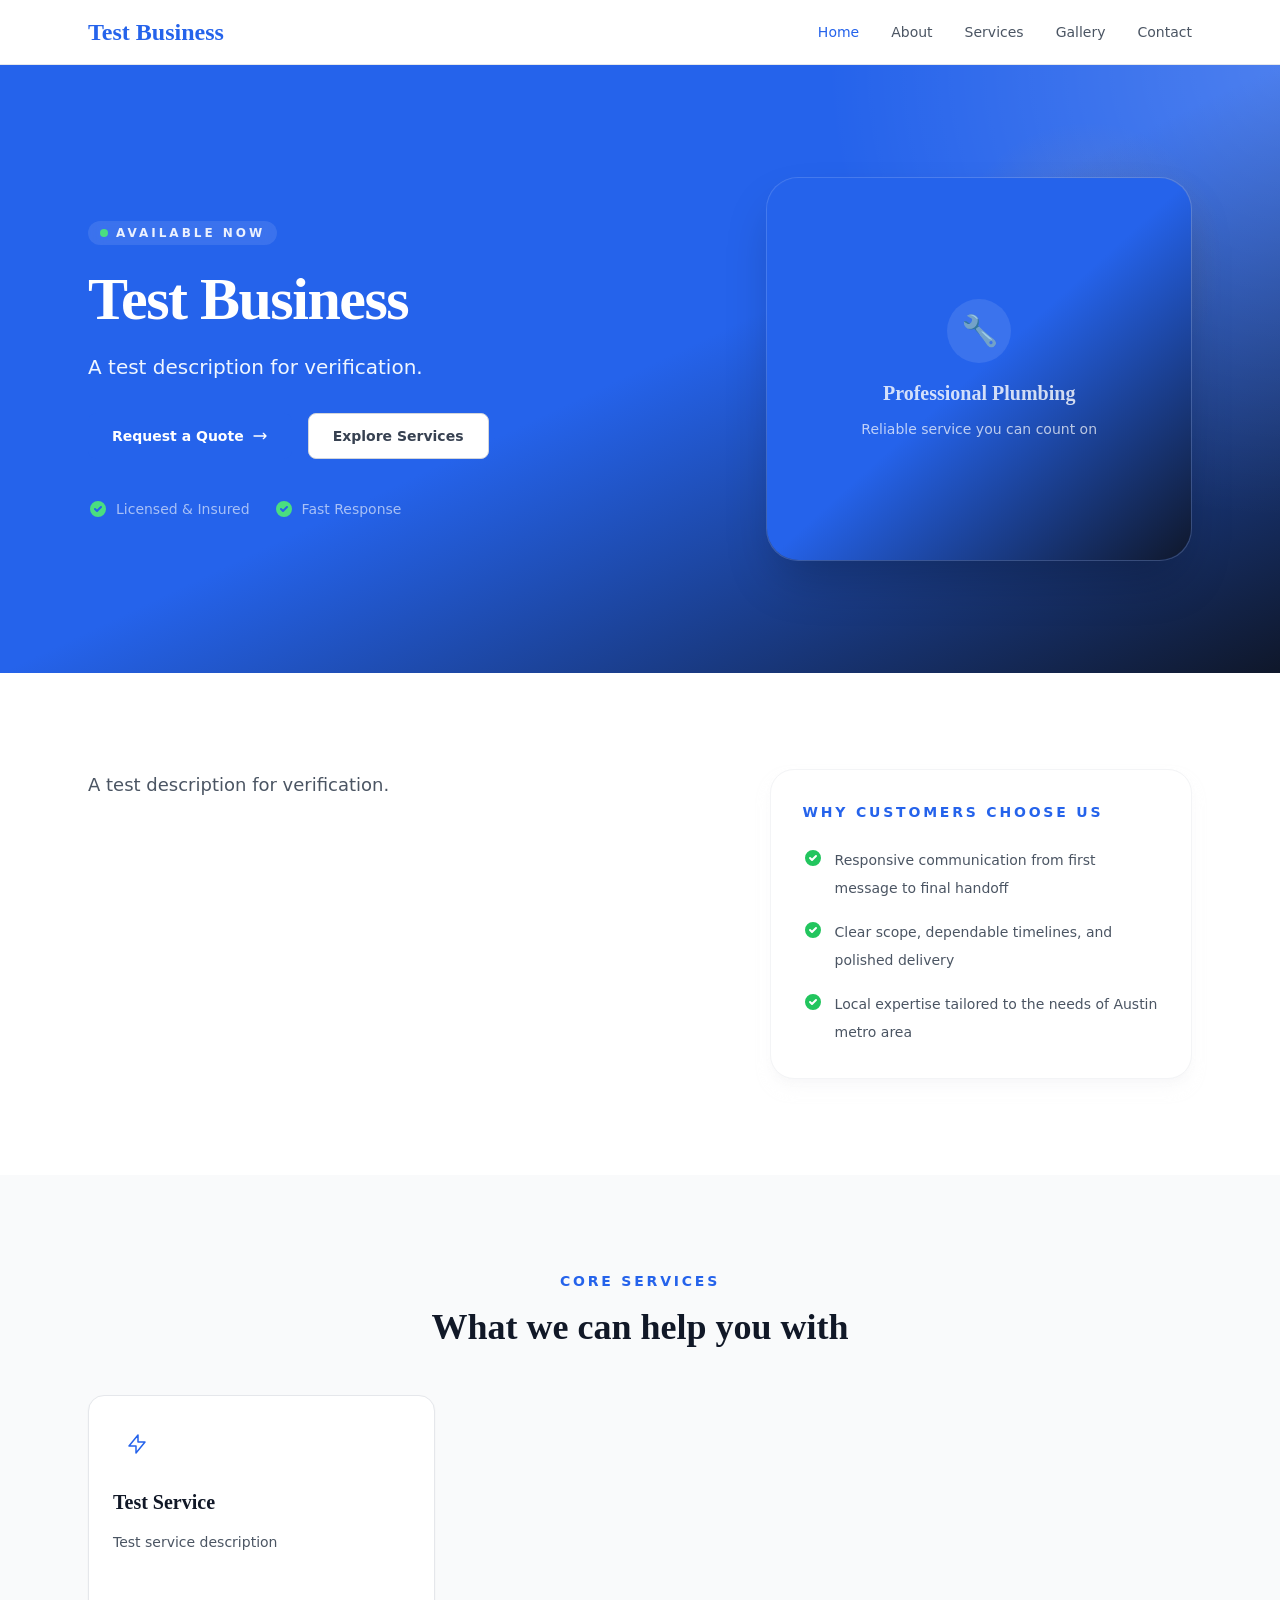
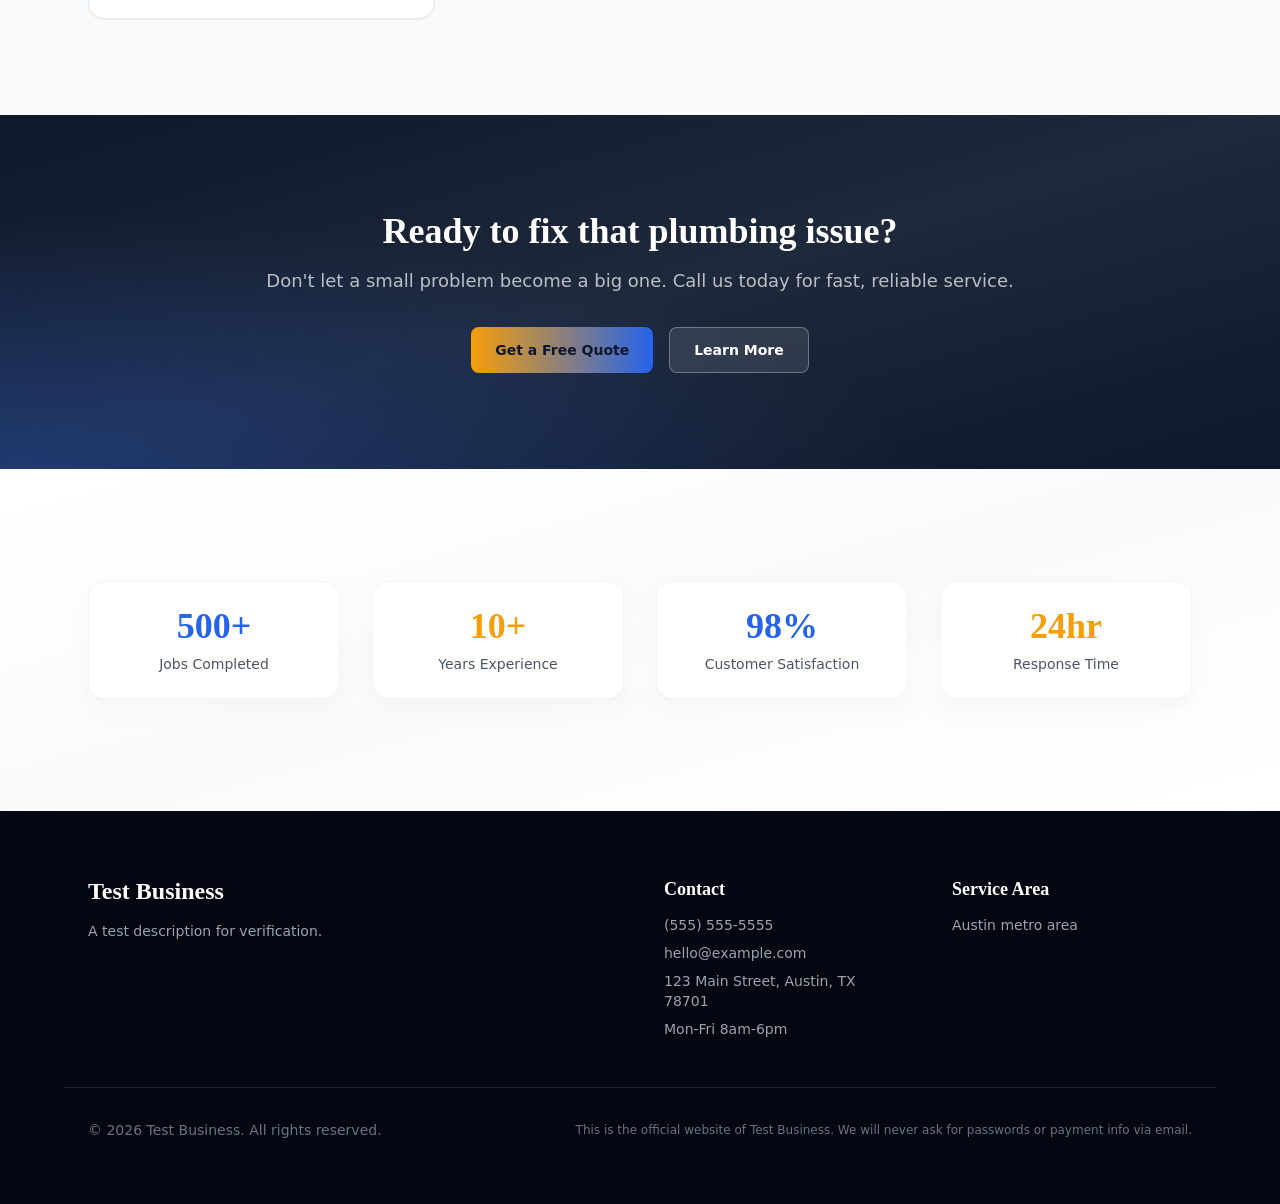
==== index.html @ b025a904 "Deploy site from 5Pages" ====
<!DOCTYPE html><html lang="en" data-astro-cid-37fxchfa style="--primaryColor: #2563eb;--secondaryColor: #f59e0b;--displayFont: 'Playfair Display', Georgia, serif;--bodyFont: 'Inter', system-ui, sans-serif;"> <head><!-- Primary Meta Tags --><meta charset="utf-8"><meta name="viewport" content="width=device-width, initial-scale=1"><title>Test Business | Plumbing</title><meta name="description" content="A test description for verification."><meta name="author" content="Test Business"><meta name="robots" content="index, follow"><link rel="canonical" href="https://example.com/"><link rel="preconnect" href="https://fonts.googleapis.com"><link rel="preconnect" href="https://fonts.gstatic.com" crossorigin><link href="https://fonts.googleapis.com/css2?family=Inter:wght@400;500;600;700;800&family=Playfair+Display:wght@600;700&family=Cormorant+Garamond:wght@500;600;700&family=DM+Serif+Display:ital@0;1&family=Space+Grotesk:wght@500;700&family=Source+Sans+3:wght@400;500;600;700&display=swap" rel="stylesheet"><!-- Security & Anti-Phishing --><meta http-equiv="X-Frame-Options" content="SAMEORIGIN"><meta http-equiv="X-Content-Type-Options" content="nosniff"><meta http-equiv="X-XSS-Protection" content="1; mode=block"><meta name="referrer" content="strict-origin-when-cross-origin"><meta http-equiv="Content-Security-Policy" content="default-src 'self'; script-src 'self' https://unpkg.com https://cdnjs.cloudflare.com; style-src 'self' 'unsafe-inline' https://fonts.googleapis.com; font-src 'self' https://fonts.gstatic.com; img-src 'self' data: https:; connect-src 'self'; frame-src 'self' https://unpkg.com; base-uri 'self'; form-action 'self'; frame-ancestors 'self'; object-src 'none'"><!-- Open Graph / Facebook --><meta property="og:type" content="website"><meta property="og:url" content="https://example.com/"><meta property="og:title" content="Test Business | Plumbing"><meta property="og:description" content="A test description for verification."><meta property="og:site_name" content="Test Business"><meta property="og:locale" content="en_US"><meta property="og:image" content=""><meta property="og:image:width" content="1200"><meta property="og:image:height" content="630"><meta property="og:image:alt" content="Test Business | Plumbing"><!-- Twitter --><meta name="twitter:card" content="summary_large_image"><meta name="twitter:url" content="https://example.com/"><meta name="twitter:title" content="Test Business | Plumbing"><meta name="twitter:description" content="A test description for verification."><meta name="twitter:image" content=""><!-- Additional SEO --><meta name="geo.placename" content="123 Main Street, Austin, TX 78701"><!-- Structured Data (JSON-LD) --><script type="application/ld+json">{"@context":"https://schema.org","@type":"LocalBusiness","name":"Test Business","description":"A professional local business website.","url":"https://example.com","telephone":"(555) 555-5555","email":"hello@example.com","address":{"@type":"PostalAddress","streetAddress":"123 Main Street, Austin, TX 78701","addressLocality":"","addressRegion":"","postalCode":"","addressCountry":"US"},"openingHours":"Mon-Fri 8am-6pm","sameAs":[]}</script><link rel="stylesheet" href="/_astro/about.YE251GH9.css"></head> <body class="bg-white text-gray-900" data-astro-cid-37fxchfa style="--primaryColor: #2563eb;--secondaryColor: #f59e0b;--displayFont: 'Playfair Display', Georgia, serif;--bodyFont: 'Inter', system-ui, sans-serif;"> <a href="#main-content" class="sr-only focus:not-sr-only focus:absolute focus:left-4 focus:top-4 focus:z-50 focus:rounded focus:bg-white focus:px-4 focus:py-2 focus:text-sm focus:font-semibold focus:text-gray-900 focus:shadow" data-astro-cid-37fxchfa style="--primaryColor: #2563eb;--secondaryColor: #f59e0b;--displayFont: 'Playfair Display', Georgia, serif;--bodyFont: 'Inter', system-ui, sans-serif;">
Skip to content
</a> <header class="sticky top-0 z-40 border-b border-gray-200 backdrop-blur bg-white/95" data-astro-cid-37fxchfa style="--primaryColor: #2563eb;--secondaryColor: #f59e0b;--displayFont: 'Playfair Display', Georgia, serif;--bodyFont: 'Inter', system-ui, sans-serif;"> <nav class="mx-auto flex max-w-6xl items-center justify-between px-6 py-4" aria-label="Main navigation" data-astro-cid-37fxchfa style="--primaryColor: #2563eb;--secondaryColor: #f59e0b;--displayFont: 'Playfair Display', Georgia, serif;--bodyFont: 'Inter', system-ui, sans-serif;"> <a href="/" class="flex items-center gap-3 text-primary" data-astro-cid-37fxchfa style="--primaryColor: #2563eb;--secondaryColor: #f59e0b;--displayFont: 'Playfair Display', Georgia, serif;--bodyFont: 'Inter', system-ui, sans-serif;">  <span class="font-heading text-2xl font-bold" data-astro-cid-37fxchfa style="--primaryColor: #2563eb;--secondaryColor: #f59e0b;--displayFont: 'Playfair Display', Georgia, serif;--bodyFont: 'Inter', system-ui, sans-serif;">Test Business</span> </a> <div class="hidden items-center gap-8 md:flex" data-astro-cid-37fxchfa style="--primaryColor: #2563eb;--secondaryColor: #f59e0b;--displayFont: 'Playfair Display', Georgia, serif;--bodyFont: 'Inter', system-ui, sans-serif;"> <a href="/" class="text-sm font-medium transition-colors hover:text-primary text-primary" data-astro-cid-37fxchfa style="--primaryColor: #2563eb;--secondaryColor: #f59e0b;--displayFont: 'Playfair Display', Georgia, serif;--bodyFont: 'Inter', system-ui, sans-serif;"> Home </a><a href="/about/" class="text-sm font-medium transition-colors hover:text-primary text-gray-600" data-astro-cid-37fxchfa style="--primaryColor: #2563eb;--secondaryColor: #f59e0b;--displayFont: 'Playfair Display', Georgia, serif;--bodyFont: 'Inter', system-ui, sans-serif;"> About </a><a href="/services/" class="text-sm font-medium transition-colors hover:text-primary text-gray-600" data-astro-cid-37fxchfa style="--primaryColor: #2563eb;--secondaryColor: #f59e0b;--displayFont: 'Playfair Display', Georgia, serif;--bodyFont: 'Inter', system-ui, sans-serif;"> Services </a><a href="/gallery/" class="text-sm font-medium transition-colors hover:text-primary text-gray-600" data-astro-cid-37fxchfa style="--primaryColor: #2563eb;--secondaryColor: #f59e0b;--displayFont: 'Playfair Display', Georgia, serif;--bodyFont: 'Inter', system-ui, sans-serif;"> Gallery </a><a href="/contact/" class="text-sm font-medium transition-colors hover:text-primary text-gray-600" data-astro-cid-37fxchfa style="--primaryColor: #2563eb;--secondaryColor: #f59e0b;--displayFont: 'Playfair Display', Georgia, serif;--bodyFont: 'Inter', system-ui, sans-serif;"> Contact </a> </div> <details class="relative md:hidden" data-astro-cid-37fxchfa style="--primaryColor: #2563eb;--secondaryColor: #f59e0b;--displayFont: 'Playfair Display', Georgia, serif;--bodyFont: 'Inter', system-ui, sans-serif;"> <summary class="list-none cursor-pointer rounded p-2 text-gray-700 focus:outline-none focus:ring-2 focus:ring-primary focus:ring-offset-2" aria-label="Open mobile navigation" data-astro-cid-37fxchfa style="--primaryColor: #2563eb;--secondaryColor: #f59e0b;--displayFont: 'Playfair Display', Georgia, serif;--bodyFont: 'Inter', system-ui, sans-serif;"> <svg class="h-6 w-6" fill="none" stroke="currentColor" viewBox="0 0 24 24" aria-hidden="true" data-astro-cid-37fxchfa style="--primaryColor: #2563eb;--secondaryColor: #f59e0b;--displayFont: 'Playfair Display', Georgia, serif;--bodyFont: 'Inter', system-ui, sans-serif;"> <path stroke-linecap="round" stroke-linejoin="round" stroke-width="2" d="M4 6h16M4 12h16M4 18h16" data-astro-cid-37fxchfa style="--primaryColor: #2563eb;--secondaryColor: #f59e0b;--displayFont: 'Playfair Display', Georgia, serif;--bodyFont: 'Inter', system-ui, sans-serif;"></path> </svg> </summary> <div class="absolute right-0 mt-3 min-w-48 rounded-xl border p-3 shadow-lg border-gray-200 bg-white" data-astro-cid-37fxchfa style="--primaryColor: #2563eb;--secondaryColor: #f59e0b;--displayFont: 'Playfair Display', Georgia, serif;--bodyFont: 'Inter', system-ui, sans-serif;"> <a href="/" class="block rounded-lg px-3 py-2 text-sm font-medium transition-colors hover:bg-gray-50 hover:text-primary bg-gray-50 text-primary" data-astro-cid-37fxchfa style="--primaryColor: #2563eb;--secondaryColor: #f59e0b;--displayFont: 'Playfair Display', Georgia, serif;--bodyFont: 'Inter', system-ui, sans-serif;"> Home </a><a href="/about/" class="block rounded-lg px-3 py-2 text-sm font-medium transition-colors hover:bg-gray-50 hover:text-primary text-gray-700" data-astro-cid-37fxchfa style="--primaryColor: #2563eb;--secondaryColor: #f59e0b;--displayFont: 'Playfair Display', Georgia, serif;--bodyFont: 'Inter', system-ui, sans-serif;"> About </a><a href="/services/" class="block rounded-lg px-3 py-2 text-sm font-medium transition-colors hover:bg-gray-50 hover:text-primary text-gray-700" data-astro-cid-37fxchfa style="--primaryColor: #2563eb;--secondaryColor: #f59e0b;--displayFont: 'Playfair Display', Georgia, serif;--bodyFont: 'Inter', system-ui, sans-serif;"> Services </a><a href="/gallery/" class="block rounded-lg px-3 py-2 text-sm font-medium transition-colors hover:bg-gray-50 hover:text-primary text-gray-700" data-astro-cid-37fxchfa style="--primaryColor: #2563eb;--secondaryColor: #f59e0b;--displayFont: 'Playfair Display', Georgia, serif;--bodyFont: 'Inter', system-ui, sans-serif;"> Gallery </a><a href="/contact/" class="block rounded-lg px-3 py-2 text-sm font-medium transition-colors hover:bg-gray-50 hover:text-primary text-gray-700" data-astro-cid-37fxchfa style="--primaryColor: #2563eb;--secondaryColor: #f59e0b;--displayFont: 'Playfair Display', Georgia, serif;--bodyFont: 'Inter', system-ui, sans-serif;"> Contact </a> </div> </details> </nav> </header> <main id="main-content" data-astro-cid-37fxchfa style="--primaryColor: #2563eb;--secondaryColor: #f59e0b;--displayFont: 'Playfair Display', Georgia, serif;--bodyFont: 'Inter', system-ui, sans-serif;">  <section class="relative overflow-hidden py-20 md:py-28 bg-gradient-to-br from-primary via-primary to-slate-900 text-white">   <div class="absolute inset-0 pointer-events-none bg-[radial-gradient(circle_at_top_right,_rgba(255,255,255,0.18),_transparent_32%)]"></div> <div class="absolute top-0 right-0 w-96 h-96 pointer-events-none bg-[radial-gradient(circle,_rgba(245,158,11,0.15),_transparent_50%)]"></div>  <div class="relative mx-auto max-w-6xl px-6"> <div class="grid items-center gap-10 lg:grid-cols-[1.2fr_0.8fr]"> <div> <span class="inline-flex items-center gap-2 mb-6 text-xs font-semibold uppercase tracking-[0.25em] px-3 py-1 rounded-full bg-white/10 backdrop-blur text-white/90"> <span class="w-2 h-2 rounded-full bg-green-400 animate-pulse"></span>
Available now
</span> <h1 class="font-heading text-4xl font-bold leading-tight md:text-5xl lg:text-6xl tracking-tight">Test Business</h1> <p class="mt-6 max-w-2xl text-lg leading-8 md:text-xl text-blue-50">A test description for verification.</p> <div class="mt-8 flex flex-wrap gap-4"> <a href="/contact" class="btn-primary hover:opacity-100 rounded-lg bg-primary text-white"> <span class="flex items-center gap-2">
Request a Quote
<svg class="w-4 h-4" fill="none" stroke="currentColor" viewBox="0 0 24 24"><path stroke-linecap="round" stroke-linejoin="round" stroke-width="2" d="M17 8l4 4m0 0l-4 4m4-4H3"></path></svg> </span> </a> <a href="/services" class="btn-secondary rounded-lg border border-gray-300 bg-white text-gray-700">Explore Services</a> </div> <div class="mt-10 flex items-center gap-6 text-sm text-white/60"> <div class="flex items-center gap-2"> <svg class="w-5 h-5 text-green-400" fill="currentColor" viewBox="0 0 20 20"><path fill-rule="evenodd" d="M10 18a8 8 0 100-16 8 8 0 000 16zm3.707-9.293a1 1 0 00-1.414-1.414L9 10.586 7.707 9.293a1 1 0 00-1.414 1.414l2 2a1 1 0 001.414 0l4-4z" clip-rule="evenodd"></path></svg>
Licensed & Insured
</div> <div class="flex items-center gap-2"> <svg class="w-5 h-5 text-green-400" fill="currentColor" viewBox="0 0 20 20"><path fill-rule="evenodd" d="M10 18a8 8 0 100-16 8 8 0 000 16zm3.707-9.293a1 1 0 00-1.414-1.414L9 10.586 7.707 9.293a1 1 0 00-1.414 1.414l2 2a1 1 0 001.414 0l4-4z" clip-rule="evenodd"></path></svg>
Fast Response
</div> </div> </div> <div> <div class="relative flex min-h-[24rem] items-center justify-center rounded-[2rem] border border-white/10 bg-white/5 p-10 text-white/80 shadow-2xl backdrop-blur-sm"> <div class="absolute inset-0 rounded-[2rem] bg-gradient-to-br from-primary/10 to-transparent"></div> <div class="relative text-center"> <div class="mx-auto mb-4 flex h-16 w-16 items-center justify-center rounded-full bg-white/10 text-3xl">🔧</div> <p class="font-heading text-xl font-semibold">Professional Plumbing</p> <p class="mt-3 text-sm text-white/70">Reliable service you can count on</p> </div> </div> </div> </div> </div> </section> <section class="py-16 md:py-24"> <div class="mx-auto max-w-6xl px-6"> <div class="grid gap-12 lg:grid-cols-[1.2fr_0.8fr]"> <div class="prose max-w-none text-lg leading-8 text-gray-600"> <p>A test description for verification.</p> </div> <aside class="bg-white rounded-3xl p-8 shadow-lg shadow-gray-100/50 border border-gray-100"> <p class="text-sm font-semibold uppercase tracking-[0.2em] text-primary">Why customers choose us</p> <ul class="mt-6 space-y-4 text-sm leading-7 text-gray-600"> <li class="flex items-start gap-3"> <svg class="w-5 h-5 text-green-500 mt-0.5 flex-shrink-0" fill="currentColor" viewBox="0 0 20 20"><path fill-rule="evenodd" d="M10 18a8 8 0 100-16 8 8 0 000 16zm3.707-9.293a1 1 0 00-1.414-1.414L9 10.586 7.707 9.293a1 1 0 00-1.414 1.414l2 2a1 1 0 001.414 0l4-4z" clip-rule="evenodd"></path></svg> <span>Responsive communication from first message to final handoff</span> </li> <li class="flex items-start gap-3"> <svg class="w-5 h-5 text-green-500 mt-0.5 flex-shrink-0" fill="currentColor" viewBox="0 0 20 20"><path fill-rule="evenodd" d="M10 18a8 8 0 100-16 8 8 0 000 16zm3.707-9.293a1 1 0 00-1.414-1.414L9 10.586 7.707 9.293a1 1 0 00-1.414 1.414l2 2a1 1 0 001.414 0l4-4z" clip-rule="evenodd"></path></svg> <span>Clear scope, dependable timelines, and polished delivery</span> </li> <li class="flex items-start gap-3"> <svg class="w-5 h-5 text-green-500 mt-0.5 flex-shrink-0" fill="currentColor" viewBox="0 0 20 20"><path fill-rule="evenodd" d="M10 18a8 8 0 100-16 8 8 0 000 16zm3.707-9.293a1 1 0 00-1.414-1.414L9 10.586 7.707 9.293a1 1 0 00-1.414 1.414l2 2a1 1 0 001.414 0l4-4z" clip-rule="evenodd"></path></svg> <span>Local expertise tailored to the needs of Austin metro area</span> </li> </ul> </aside> </div> </div> </section> <section class="bg-gray-50 py-16 md:py-24"> <div class="mx-auto max-w-6xl px-6"> <div class="mx-auto max-w-2xl text-center"> <p class="text-sm font-semibold uppercase tracking-[0.2em] text-primary">Core services</p> <h2 class="mt-4 font-heading text-4xl font-bold text-gray-900">What we can help you with</h2> </div> <div class="mt-12 grid gap-8 md:grid-cols-2 xl:grid-cols-3"> <article class="rounded-2xl border border-gray-200 bg-white p-6 shadow-sm transition-transform hover:-translate-y-1 hover:shadow-lg"> <div class="mb-5 flex h-12 w-12 items-center justify-center rounded-xl text-xl transition-colors group-hover:scale-110 group-hover:shadow-lg bg-primary/10 text-primary"><svg class="w-6 h-6" fill="none" stroke="currentColor" viewBox="0 0 24 24"><path stroke-linecap="round" stroke-linejoin="round" stroke-width="1.5" d="M13 10V3L4 14h7v7l9-11h-7z"></path></svg></div> <h3 class="font-heading text-xl font-semibold text-gray-900">Test Service</h3> <p class="mt-3 text-sm leading-7 text-gray-600">Test service description</p> <a href="/services" class="mt-4 inline-flex items-center gap-1 text-sm font-medium text-primary opacity-0 transition-opacity group-hover:opacity-100 hover:underline">
Learn more
<svg class="w-4 h-4" fill="none" stroke="currentColor" viewBox="0 0 24 24"><path stroke-linecap="round" stroke-linejoin="round" stroke-width="2" d="M9 5l7 7-7 7"></path></svg> </a> </article> </div> </div> </section> <section class="relative overflow-hidden py-16 md:py-24 bg-gradient-to-br from-slate-900 via-slate-800 to-slate-900 text-white"> <div class="absolute inset-0 pointer-events-none bg-[radial-gradient(ellipse_at_bottom_left,_rgba(37,99,235,0.3),_transparent_50%)]"></div> <div class="relative mx-auto max-w-4xl px-6 text-center"> <h2 class="font-heading text-3xl font-bold md:text-4xl">Ready to fix that plumbing issue?</h2> <p class="mt-4 text-lg text-white/70">Don't let a small problem become a big one. Call us today for fast, reliable service.</p> <div class="mt-8 flex flex-wrap justify-center gap-4"> <a href="/contact" class="btn-primary hover:opacity-100 bg-gradient-to-r from-secondary to-secondary/80 text-slate-900">Get a Free Quote</a> <a href="/about" class="inline-flex items-center justify-center rounded-lg border border-white/30 bg-white/10 px-6 py-3 text-sm font-semibold text-white transition-colors hover:bg-white/20">Learn More</a> </div> </div> </section> <section class="py-20 md:py-28 bg-gradient-to-br from-white via-gray-50 to-white"> <div class="mx-auto max-w-6xl px-6"> <div class="grid gap-8 md:grid-cols-4"> <div class="relative group"> <div class="absolute inset-0 rounded-2xl bg-gradient-to-r from-primary to-blue-600 opacity-0 transition-opacity group-hover:opacity-100 blur-md"></div> <div class="relative rounded-2xl border border-gray-100 bg-white p-6 text-center shadow-lg shadow-gray-100/50"> <p class="font-heading text-4xl font-bold text-primary">500+</p> <p class="mt-2 text-sm text-gray-600">Jobs Completed</p> </div> </div> <div class="relative group"> <div class="absolute inset-0 rounded-2xl bg-gradient-to-r from-secondary to-amber-500 opacity-0 transition-opacity group-hover:opacity-100 blur-md"></div> <div class="relative rounded-2xl border border-gray-100 bg-white p-6 text-center shadow-lg shadow-gray-100/50"> <p class="font-heading text-4xl font-bold text-secondary">10+</p> <p class="mt-2 text-sm text-gray-600">Years Experience</p> </div> </div> <div class="relative group"> <div class="absolute inset-0 rounded-2xl bg-gradient-to-r from-primary to-blue-600 opacity-0 transition-opacity group-hover:opacity-100 blur-md"></div> <div class="relative rounded-2xl border border-gray-100 bg-white p-6 text-center shadow-lg shadow-gray-100/50"> <p class="font-heading text-4xl font-bold text-primary">98%</p> <p class="mt-2 text-sm text-gray-600">Customer Satisfaction</p> </div> </div> <div class="relative group"> <div class="absolute inset-0 rounded-2xl bg-gradient-to-r from-secondary to-amber-500 opacity-0 transition-opacity group-hover:opacity-100 blur-md"></div> <div class="relative rounded-2xl border border-gray-100 bg-white p-6 text-center shadow-lg shadow-gray-100/50"> <p class="font-heading text-4xl font-bold text-secondary">24hr</p> <p class="mt-2 text-sm text-gray-600">Response Time</p> </div> </div> </div> </div> </section>  </main> <footer class="bg-gray-950 text-gray-300 py-16" data-astro-cid-37fxchfa style="--primaryColor: #2563eb;--secondaryColor: #f59e0b;--displayFont: 'Playfair Display', Georgia, serif;--bodyFont: 'Inter', system-ui, sans-serif;"> <div class="mx-auto grid max-w-6xl gap-12 px-6 md:grid-cols-4" data-astro-cid-37fxchfa style="--primaryColor: #2563eb;--secondaryColor: #f59e0b;--displayFont: 'Playfair Display', Georgia, serif;--bodyFont: 'Inter', system-ui, sans-serif;"> <div class="md:col-span-2" data-astro-cid-37fxchfa style="--primaryColor: #2563eb;--secondaryColor: #f59e0b;--displayFont: 'Playfair Display', Georgia, serif;--bodyFont: 'Inter', system-ui, sans-serif;"> <h2 class="font-heading text-2xl font-bold text-white" data-astro-cid-37fxchfa style="--primaryColor: #2563eb;--secondaryColor: #f59e0b;--displayFont: 'Playfair Display', Georgia, serif;--bodyFont: 'Inter', system-ui, sans-serif;">Test Business</h2> <p class="mt-3 text-sm leading-6 text-gray-400" data-astro-cid-37fxchfa style="--primaryColor: #2563eb;--secondaryColor: #f59e0b;--displayFont: 'Playfair Display', Georgia, serif;--bodyFont: 'Inter', system-ui, sans-serif;">A test description for verification.</p> <div class="mt-6 flex flex-wrap gap-3" data-astro-cid-37fxchfa style="--primaryColor: #2563eb;--secondaryColor: #f59e0b;--displayFont: 'Playfair Display', Georgia, serif;--bodyFont: 'Inter', system-ui, sans-serif;">  </div> </div> <div data-astro-cid-37fxchfa style="--primaryColor: #2563eb;--secondaryColor: #f59e0b;--displayFont: 'Playfair Display', Georgia, serif;--bodyFont: 'Inter', system-ui, sans-serif;"> <h2 class="font-heading text-lg font-semibold text-white" data-astro-cid-37fxchfa style="--primaryColor: #2563eb;--secondaryColor: #f59e0b;--displayFont: 'Playfair Display', Georgia, serif;--bodyFont: 'Inter', system-ui, sans-serif;">Contact</h2> <div class="mt-3 space-y-2 text-sm text-gray-400" data-astro-cid-37fxchfa style="--primaryColor: #2563eb;--secondaryColor: #f59e0b;--displayFont: 'Playfair Display', Georgia, serif;--bodyFont: 'Inter', system-ui, sans-serif;"> <p data-astro-cid-37fxchfa style="--primaryColor: #2563eb;--secondaryColor: #f59e0b;--displayFont: 'Playfair Display', Georgia, serif;--bodyFont: 'Inter', system-ui, sans-serif;">(555) 555-5555</p> <p data-astro-cid-37fxchfa style="--primaryColor: #2563eb;--secondaryColor: #f59e0b;--displayFont: 'Playfair Display', Georgia, serif;--bodyFont: 'Inter', system-ui, sans-serif;">hello@example.com</p> <p data-astro-cid-37fxchfa style="--primaryColor: #2563eb;--secondaryColor: #f59e0b;--displayFont: 'Playfair Display', Georgia, serif;--bodyFont: 'Inter', system-ui, sans-serif;">123 Main Street, Austin, TX 78701</p> <p data-astro-cid-37fxchfa style="--primaryColor: #2563eb;--secondaryColor: #f59e0b;--displayFont: 'Playfair Display', Georgia, serif;--bodyFont: 'Inter', system-ui, sans-serif;">Mon-Fri 8am-6pm</p> </div> </div> <div data-astro-cid-37fxchfa style="--primaryColor: #2563eb;--secondaryColor: #f59e0b;--displayFont: 'Playfair Display', Georgia, serif;--bodyFont: 'Inter', system-ui, sans-serif;"> <h2 class="font-heading text-lg font-semibold text-white" data-astro-cid-37fxchfa style="--primaryColor: #2563eb;--secondaryColor: #f59e0b;--displayFont: 'Playfair Display', Georgia, serif;--bodyFont: 'Inter', system-ui, sans-serif;">Service Area</h2> <p class="mt-3 text-sm text-gray-400" data-astro-cid-37fxchfa style="--primaryColor: #2563eb;--secondaryColor: #f59e0b;--displayFont: 'Playfair Display', Georgia, serif;--bodyFont: 'Inter', system-ui, sans-serif;">Austin metro area</p> </div> </div> <div class="mx-auto mt-12 max-w-6xl border-t border-white/10 px-6 pt-8" data-astro-cid-37fxchfa style="--primaryColor: #2563eb;--secondaryColor: #f59e0b;--displayFont: 'Playfair Display', Georgia, serif;--bodyFont: 'Inter', system-ui, sans-serif;"> <div class="flex flex-col gap-4 text-sm text-gray-500 md:flex-row md:items-center md:justify-between" data-astro-cid-37fxchfa style="--primaryColor: #2563eb;--secondaryColor: #f59e0b;--displayFont: 'Playfair Display', Georgia, serif;--bodyFont: 'Inter', system-ui, sans-serif;"> <p data-astro-cid-37fxchfa style="--primaryColor: #2563eb;--secondaryColor: #f59e0b;--displayFont: 'Playfair Display', Georgia, serif;--bodyFont: 'Inter', system-ui, sans-serif;">&copy; 2026 Test Business. All rights reserved.</p> <p class="text-xs" data-astro-cid-37fxchfa style="--primaryColor: #2563eb;--secondaryColor: #f59e0b;--displayFont: 'Playfair Display', Georgia, serif;--bodyFont: 'Inter', system-ui, sans-serif;">This is the official website of Test Business. We will never ask for passwords or payment info via email.</p> </div> </div> </footer> </body></html>
---- _astro/about.YE251GH9.css ----
*,:before,:after{--tw-border-spacing-x: 0;--tw-border-spacing-y: 0;--tw-translate-x: 0;--tw-translate-y: 0;--tw-rotate: 0;--tw-skew-x: 0;--tw-skew-y: 0;--tw-scale-x: 1;--tw-scale-y: 1;--tw-pan-x: ;--tw-pan-y: ;--tw-pinch-zoom: ;--tw-scroll-snap-strictness: proximity;--tw-gradient-from-position: ;--tw-gradient-via-position: ;--tw-gradient-to-position: ;--tw-ordinal: ;--tw-slashed-zero: ;--tw-numeric-figure: ;--tw-numeric-spacing: ;--tw-numeric-fraction: ;--tw-ring-inset: ;--tw-ring-offset-width: 0px;--tw-ring-offset-color: #fff;--tw-ring-color: rgb(59 130 246 / .5);--tw-ring-offset-shadow: 0 0 #0000;--tw-ring-shadow: 0 0 #0000;--tw-shadow: 0 0 #0000;--tw-shadow-colored: 0 0 #0000;--tw-blur: ;--tw-brightness: ;--tw-contrast: ;--tw-grayscale: ;--tw-hue-rotate: ;--tw-invert: ;--tw-saturate: ;--tw-sepia: ;--tw-drop-shadow: ;--tw-backdrop-blur: ;--tw-backdrop-brightness: ;--tw-backdrop-contrast: ;--tw-backdrop-grayscale: ;--tw-backdrop-hue-rotate: ;--tw-backdrop-invert: ;--tw-backdrop-opacity: ;--tw-backdrop-saturate: ;--tw-backdrop-sepia: ;--tw-contain-size: ;--tw-contain-layout: ;--tw-contain-paint: ;--tw-contain-style: }::backdrop{--tw-border-spacing-x: 0;--tw-border-spacing-y: 0;--tw-translate-x: 0;--tw-translate-y: 0;--tw-rotate: 0;--tw-skew-x: 0;--tw-skew-y: 0;--tw-scale-x: 1;--tw-scale-y: 1;--tw-pan-x: ;--tw-pan-y: ;--tw-pinch-zoom: ;--tw-scroll-snap-strictness: proximity;--tw-gradient-from-position: ;--tw-gradient-via-position: ;--tw-gradient-to-position: ;--tw-ordinal: ;--tw-slashed-zero: ;--tw-numeric-figure: ;--tw-numeric-spacing: ;--tw-numeric-fraction: ;--tw-ring-inset: ;--tw-ring-offset-width: 0px;--tw-ring-offset-color: #fff;--tw-ring-color: rgb(59 130 246 / .5);--tw-ring-offset-shadow: 0 0 #0000;--tw-ring-shadow: 0 0 #0000;--tw-shadow: 0 0 #0000;--tw-shadow-colored: 0 0 #0000;--tw-blur: ;--tw-brightness: ;--tw-contrast: ;--tw-grayscale: ;--tw-hue-rotate: ;--tw-invert: ;--tw-saturate: ;--tw-sepia: ;--tw-drop-shadow: ;--tw-backdrop-blur: ;--tw-backdrop-brightness: ;--tw-backdrop-contrast: ;--tw-backdrop-grayscale: ;--tw-backdrop-hue-rotate: ;--tw-backdrop-invert: ;--tw-backdrop-opacity: ;--tw-backdrop-saturate: ;--tw-backdrop-sepia: ;--tw-contain-size: ;--tw-contain-layout: ;--tw-contain-paint: ;--tw-contain-style: }*,:before,:after{box-sizing:border-box;border-width:0;border-style:solid;border-color:#e5e7eb}:before,:after{--tw-content: ""}html,:host{line-height:1.5;-webkit-text-size-adjust:100%;-moz-tab-size:4;-o-tab-size:4;tab-size:4;font-family:ui-sans-serif,system-ui,sans-serif,"Apple Color Emoji","Segoe UI Emoji",Segoe UI Symbol,"Noto Color Emoji";font-feature-settings:normal;font-variation-settings:normal;-webkit-tap-highlight-color:transparent}body{margin:0;line-height:inherit}hr{height:0;color:inherit;border-top-width:1px}abbr:where([title]){-webkit-text-decoration:underline dotted;text-decoration:underline dotted}h1,h2,h3,h4,h5,h6{font-size:inherit;font-weight:inherit}a{color:inherit;text-decoration:inherit}b,strong{font-weight:bolder}code,kbd,samp,pre{font-family:ui-monospace,SFMono-Regular,Menlo,Monaco,Consolas,Liberation Mono,Courier New,monospace;font-feature-settings:normal;font-variation-settings:normal;font-size:1em}small{font-size:80%}sub,sup{font-size:75%;line-height:0;position:relative;vertical-align:baseline}sub{bottom:-.25em}sup{top:-.5em}table{text-indent:0;border-color:inherit;border-collapse:collapse}button,input,optgroup,select,textarea{font-family:inherit;font-feature-settings:inherit;font-variation-settings:inherit;font-size:100%;font-weight:inherit;line-height:inherit;letter-spacing:inherit;color:inherit;margin:0;padding:0}button,select{text-transform:none}button,input:where([type=button]),input:where([type=reset]),input:where([type=submit]){-webkit-appearance:button;background-color:transparent;background-image:none}:-moz-focusring{outline:auto}:-moz-ui-invalid{box-shadow:none}progress{vertical-align:baseline}::-webkit-inner-spin-button,::-webkit-outer-spin-button{height:auto}[type=search]{-webkit-appearance:textfield;outline-offset:-2px}::-webkit-search-decoration{-webkit-appearance:none}::-webkit-file-upload-button{-webkit-appearance:button;font:inherit}summary{display:list-item}blockquote,dl,dd,h1,h2,h3,h4,h5,h6,hr,figure,p,pre{margin:0}fieldset{margin:0;padding:0}legend{padding:0}ol,ul,menu{list-style:none;margin:0;padding:0}dialog{padding:0}textarea{resize:vertical}input::-moz-placeholder,textarea::-moz-placeholder{opacity:1;color:#9ca3af}input::placeholder,textarea::placeholder{opacity:1;color:#9ca3af}button,[role=button]{cursor:pointer}:disabled{cursor:default}img,svg,video,canvas,audio,iframe,embed,object{display:block;vertical-align:middle}img,video{max-width:100%;height:auto}[hidden]:where(:not([hidden=until-found])){display:none}html{scroll-behavior:smooth}body{--tw-bg-opacity: 1;background-color:rgb(255 255 255 / var(--tw-bg-opacity, 1));--tw-text-opacity: 1;color:rgb(17 24 39 / var(--tw-text-opacity, 1));-webkit-font-smoothing:antialiased;-moz-osx-font-smoothing:grayscale;font-family:var(--font-body)}h1,h2,h3,h4{font-family:var(--font-display);font-weight:700}.btn-primary{display:inline-flex;align-items:center;justify-content:center;border-radius:.5rem;background-color:var(--color-primary, #2563eb);padding:.75rem 1.5rem;font-size:.875rem;line-height:1.25rem;font-weight:600;--tw-text-opacity: 1;color:rgb(255 255 255 / var(--tw-text-opacity, 1));transition-property:all;transition-timing-function:cubic-bezier(.4,0,.2,1);transition-duration:.15s}.btn-primary:hover{opacity:.9;--tw-shadow: 0 10px 15px -3px rgb(0 0 0 / .1), 0 4px 6px -4px rgb(0 0 0 / .1);--tw-shadow-colored: 0 10px 15px -3px var(--tw-shadow-color), 0 4px 6px -4px var(--tw-shadow-color);box-shadow:var(--tw-ring-offset-shadow, 0 0 #0000),var(--tw-ring-shadow, 0 0 #0000),var(--tw-shadow)}.btn-primary:focus{outline:2px solid transparent;outline-offset:2px;--tw-ring-offset-shadow: var(--tw-ring-inset) 0 0 0 var(--tw-ring-offset-width) var(--tw-ring-offset-color);--tw-ring-shadow: var(--tw-ring-inset) 0 0 0 calc(2px + var(--tw-ring-offset-width)) var(--tw-ring-color);box-shadow:var(--tw-ring-offset-shadow),var(--tw-ring-shadow),var(--tw-shadow, 0 0 #0000);--tw-ring-color: var(--color-primary, #2563eb);--tw-ring-offset-width: 2px}.btn-secondary{display:inline-flex;align-items:center;justify-content:center;border-radius:.5rem;border-width:1px;border-color:#ffffff4d;background-color:#ffffff1a;padding:.75rem 1.5rem;font-size:.875rem;line-height:1.25rem;font-weight:600;--tw-text-opacity: 1;color:rgb(255 255 255 / var(--tw-text-opacity, 1));transition-property:color,background-color,border-color,text-decoration-color,fill,stroke;transition-timing-function:cubic-bezier(.4,0,.2,1);transition-duration:.15s}.btn-secondary:hover{background-color:#fff3}.btn-secondary:focus{outline:2px solid transparent;outline-offset:2px;--tw-ring-offset-shadow: var(--tw-ring-inset) 0 0 0 var(--tw-ring-offset-width) var(--tw-ring-offset-color);--tw-ring-shadow: var(--tw-ring-inset) 0 0 0 calc(2px + var(--tw-ring-offset-width)) var(--tw-ring-color);box-shadow:var(--tw-ring-offset-shadow),var(--tw-ring-shadow),var(--tw-shadow, 0 0 #0000);--tw-ring-opacity: 1;--tw-ring-color: rgb(255 255 255 / var(--tw-ring-opacity, 1));--tw-ring-offset-width: 2px;--tw-ring-offset-color: var(--color-primary, #2563eb)}.sr-only{position:absolute;width:1px;height:1px;padding:0;margin:-1px;overflow:hidden;clip:rect(0,0,0,0);white-space:nowrap;border-width:0}.pointer-events-none{pointer-events:none}.absolute{position:absolute}.relative{position:relative}.sticky{position:sticky}.-inset-px{inset:-1px}.inset-0{inset:0}.-right-2{right:-.5rem}.-top-2{top:-.5rem}.bottom-0{bottom:0}.left-0{left:0}.left-\[-9999px\]{left:-9999px}.right-0{right:0}.top-0{top:0}.z-40{z-index:40}.mx-auto{margin-left:auto;margin-right:auto}.-mr-4{margin-right:-1rem}.-mt-4{margin-top:-1rem}.mb-12{margin-bottom:3rem}.mb-4{margin-bottom:1rem}.mb-5{margin-bottom:1.25rem}.mb-6{margin-bottom:1.5rem}.mt-0\.5{margin-top:.125rem}.mt-1{margin-top:.25rem}.mt-10{margin-top:2.5rem}.mt-12{margin-top:3rem}.mt-2{margin-top:.5rem}.mt-3{margin-top:.75rem}.mt-4{margin-top:1rem}.mt-6{margin-top:1.5rem}.mt-8{margin-top:2rem}.block{display:block}.flex{display:flex}.inline-flex{display:inline-flex}.grid{display:grid}.hidden{display:none}.aspect-\[4\/3\]{aspect-ratio:4/3}.h-10{height:2.5rem}.h-12{height:3rem}.h-16{height:4rem}.h-2{height:.5rem}.h-24{height:6rem}.h-4{height:1rem}.h-5{height:1.25rem}.h-6{height:1.5rem}.h-72{height:18rem}.h-8{height:2rem}.h-96{height:24rem}.min-h-\[24rem\]{min-height:24rem}.min-h-\[70vh\]{min-height:70vh}.min-h-\[80vh\]{min-height:80vh}.w-12{width:3rem}.w-16{width:4rem}.w-2{width:.5rem}.w-24{width:6rem}.w-4{width:1rem}.w-5{width:1.25rem}.w-6{width:1.5rem}.w-8{width:2rem}.w-96{width:24rem}.w-auto{width:auto}.w-full{width:100%}.min-w-48{min-width:12rem}.max-w-2xl{max-width:42rem}.max-w-3xl{max-width:48rem}.max-w-4xl{max-width:56rem}.max-w-5xl{max-width:64rem}.max-w-6xl{max-width:72rem}.max-w-md{max-width:28rem}.max-w-none{max-width:none}.flex-shrink-0,.shrink-0{flex-shrink:0}.translate-y-4{--tw-translate-y: 1rem;transform:translate(var(--tw-translate-x),var(--tw-translate-y)) rotate(var(--tw-rotate)) skew(var(--tw-skew-x)) skewY(var(--tw-skew-y)) scaleX(var(--tw-scale-x)) scaleY(var(--tw-scale-y))}.rotate-\[0\.2deg\]{--tw-rotate: .2deg;transform:translate(var(--tw-translate-x),var(--tw-translate-y)) rotate(var(--tw-rotate)) skew(var(--tw-skew-x)) skewY(var(--tw-skew-y)) scaleX(var(--tw-scale-x)) scaleY(var(--tw-scale-y))}@keyframes pulse{50%{opacity:.5}}.animate-pulse{animation:pulse 2s cubic-bezier(.4,0,.6,1) infinite}.cursor-pointer{cursor:pointer}.resize-y{resize:vertical}.list-none{list-style-type:none}.grid-cols-1{grid-template-columns:repeat(1,minmax(0,1fr))}.flex-col{flex-direction:column}.flex-wrap{flex-wrap:wrap}.items-start{align-items:flex-start}.items-center{align-items:center}.justify-center{justify-content:center}.justify-between{justify-content:space-between}.gap-1{gap:.25rem}.gap-1\.5{gap:.375rem}.gap-10{gap:2.5rem}.gap-12{gap:3rem}.gap-2{gap:.5rem}.gap-3{gap:.75rem}.gap-4{gap:1rem}.gap-6{gap:1.5rem}.gap-8{gap:2rem}.space-y-2>:not([hidden])~:not([hidden]){--tw-space-y-reverse: 0;margin-top:calc(.5rem * calc(1 - var(--tw-space-y-reverse)));margin-bottom:calc(.5rem * var(--tw-space-y-reverse))}.space-y-4>:not([hidden])~:not([hidden]){--tw-space-y-reverse: 0;margin-top:calc(1rem * calc(1 - var(--tw-space-y-reverse)));margin-bottom:calc(1rem * var(--tw-space-y-reverse))}.overflow-hidden{overflow:hidden}.rounded{border-radius:.25rem}.rounded-2xl{border-radius:1rem}.rounded-3xl{border-radius:1.5rem}.rounded-\[2rem\]{border-radius:2rem}.rounded-full{border-radius:9999px}.rounded-lg{border-radius:.5rem}.rounded-xl{border-radius:.75rem}.border{border-width:1px}.border-b{border-bottom-width:1px}.border-t{border-top-width:1px}.border-dashed{border-style:dashed}.border-gray-100{--tw-border-opacity: 1;border-color:rgb(243 244 246 / var(--tw-border-opacity, 1))}.border-gray-200{--tw-border-opacity: 1;border-color:rgb(229 231 235 / var(--tw-border-opacity, 1))}.border-gray-300{--tw-border-opacity: 1;border-color:rgb(209 213 219 / var(--tw-border-opacity, 1))}.border-green-100{--tw-border-opacity: 1;border-color:rgb(220 252 231 / var(--tw-border-opacity, 1))}.border-white\/10{border-color:#ffffff1a}.border-white\/15{border-color:#ffffff26}.border-white\/30{border-color:#ffffff4d}.bg-gray-50{--tw-bg-opacity: 1;background-color:rgb(249 250 251 / var(--tw-bg-opacity, 1))}.bg-gray-950{--tw-bg-opacity: 1;background-color:rgb(3 7 18 / var(--tw-bg-opacity, 1))}.bg-green-400{--tw-bg-opacity: 1;background-color:rgb(74 222 128 / var(--tw-bg-opacity, 1))}.bg-green-50{--tw-bg-opacity: 1;background-color:rgb(240 253 244 / var(--tw-bg-opacity, 1))}.bg-primary{background-color:var(--color-primary, #2563eb)}.bg-secondary{background-color:var(--color-secondary, #f59e0b)}.bg-slate-900{--tw-bg-opacity: 1;background-color:rgb(15 23 42 / var(--tw-bg-opacity, 1))}.bg-slate-950{--tw-bg-opacity: 1;background-color:rgb(2 6 23 / var(--tw-bg-opacity, 1))}.bg-slate-950\/60{background-color:#02061799}.bg-slate-950\/95{background-color:#020617f2}.bg-white{--tw-bg-opacity: 1;background-color:rgb(255 255 255 / var(--tw-bg-opacity, 1))}.bg-white\/10{background-color:#ffffff1a}.bg-white\/20{background-color:#fff3}.bg-white\/5{background-color:#ffffff0d}.bg-white\/95{background-color:#fffffff2}.bg-\[radial-gradient\(circle\,_rgba\(245\,158\,11\,0\.15\)\,_transparent_50\%\)\]{background-image:radial-gradient(circle,rgba(245,158,11,.15),transparent 50%)}.bg-\[radial-gradient\(circle_at_center\,_rgba\(245\,158\,11\,0\.1\)\,_transparent_50\%\)\]{background-image:radial-gradient(circle at center,rgba(245,158,11,.1),transparent 50%)}.bg-\[radial-gradient\(circle_at_top_right\,_rgba\(255\,255\,255\,0\.18\)\,_transparent_32\%\)\]{background-image:radial-gradient(circle at top right,rgba(255,255,255,.18),transparent 32%)}.bg-\[radial-gradient\(ellipse_at_bottom_left\,_rgba\(37\,99\,235\,0\.3\)\,_transparent_50\%\)\]{background-image:radial-gradient(ellipse at bottom left,rgba(37,99,235,.3),transparent 50%)}.bg-\[radial-gradient\(ellipse_at_top_right\,_rgba\(37\,99\,235\,0\.2\)\,_transparent_50\%\)\]{background-image:radial-gradient(ellipse at top right,rgba(37,99,235,.2),transparent 50%)}.bg-\[radial-gradient\(ellipse_at_top_right\,_rgba\(37\,99\,235\,0\.4\)\,_transparent_60\%\)\]{background-image:radial-gradient(ellipse at top right,rgba(37,99,235,.4),transparent 60%)}.bg-gradient-to-br{background-image:linear-gradient(to bottom right,var(--tw-gradient-stops))}.bg-gradient-to-r{background-image:linear-gradient(to right,var(--tw-gradient-stops))}.bg-gradient-to-t{background-image:linear-gradient(to top,var(--tw-gradient-stops))}.from-gray-50{--tw-gradient-from: #f9fafb var(--tw-gradient-from-position);--tw-gradient-to: rgb(249 250 251 / 0) var(--tw-gradient-to-position);--tw-gradient-stops: var(--tw-gradient-from), var(--tw-gradient-to)}.from-gray-900{--tw-gradient-from: #111827 var(--tw-gradient-from-position);--tw-gradient-to: rgb(17 24 39 / 0) var(--tw-gradient-to-position);--tw-gradient-stops: var(--tw-gradient-from), var(--tw-gradient-to)}.from-primary{--tw-gradient-from: var(--color-primary, #2563eb) var(--tw-gradient-from-position);--tw-gradient-to: rgb(255 255 255 / 0) var(--tw-gradient-to-position);--tw-gradient-stops: var(--tw-gradient-from), var(--tw-gradient-to)}.from-secondary{--tw-gradient-from: var(--color-secondary, #f59e0b) var(--tw-gradient-from-position);--tw-gradient-to: rgb(255 255 255 / 0) var(--tw-gradient-to-position);--tw-gradient-stops: var(--tw-gradient-from), var(--tw-gradient-to)}.from-slate-900{--tw-gradient-from: #0f172a var(--tw-gradient-from-position);--tw-gradient-to: rgb(15 23 42 / 0) var(--tw-gradient-to-position);--tw-gradient-stops: var(--tw-gradient-from), var(--tw-gradient-to)}.from-slate-900\/80{--tw-gradient-from: rgb(15 23 42 / .8) var(--tw-gradient-from-position);--tw-gradient-to: rgb(15 23 42 / 0) var(--tw-gradient-to-position);--tw-gradient-stops: var(--tw-gradient-from), var(--tw-gradient-to)}.from-slate-950\/80{--tw-gradient-from: rgb(2 6 23 / .8) var(--tw-gradient-from-position);--tw-gradient-to: rgb(2 6 23 / 0) var(--tw-gradient-to-position);--tw-gradient-stops: var(--tw-gradient-from), var(--tw-gradient-to)}.from-white{--tw-gradient-from: #fff var(--tw-gradient-from-position);--tw-gradient-to: rgb(255 255 255 / 0) var(--tw-gradient-to-position);--tw-gradient-stops: var(--tw-gradient-from), var(--tw-gradient-to)}.via-gray-50{--tw-gradient-to: rgb(249 250 251 / 0) var(--tw-gradient-to-position);--tw-gradient-stops: var(--tw-gradient-from), #f9fafb var(--tw-gradient-via-position), var(--tw-gradient-to)}.via-primary{--tw-gradient-to: rgb(255 255 255 / 0) var(--tw-gradient-to-position);--tw-gradient-stops: var(--tw-gradient-from), var(--color-primary, #2563eb) var(--tw-gradient-via-position), var(--tw-gradient-to)}.via-slate-800{--tw-gradient-to: rgb(30 41 59 / 0) var(--tw-gradient-to-position);--tw-gradient-stops: var(--tw-gradient-from), #1e293b var(--tw-gradient-via-position), var(--tw-gradient-to)}.via-transparent{--tw-gradient-to: rgb(0 0 0 / 0) var(--tw-gradient-to-position);--tw-gradient-stops: var(--tw-gradient-from), transparent var(--tw-gradient-via-position), var(--tw-gradient-to)}.via-white{--tw-gradient-to: rgb(255 255 255 / 0) var(--tw-gradient-to-position);--tw-gradient-stops: var(--tw-gradient-from), #fff var(--tw-gradient-via-position), var(--tw-gradient-to)}.to-amber-500{--tw-gradient-to: #f59e0b var(--tw-gradient-to-position)}.to-blue-600{--tw-gradient-to: #2563eb var(--tw-gradient-to-position)}.to-gray-50{--tw-gradient-to: #f9fafb var(--tw-gradient-to-position)}.to-gray-900{--tw-gradient-to: #111827 var(--tw-gradient-to-position)}.to-secondary{--tw-gradient-to: var(--color-secondary, #f59e0b) var(--tw-gradient-to-position)}.to-slate-800{--tw-gradient-to: #1e293b var(--tw-gradient-to-position)}.to-slate-900{--tw-gradient-to: #0f172a var(--tw-gradient-to-position)}.to-slate-950\/40{--tw-gradient-to: rgb(2 6 23 / .4) var(--tw-gradient-to-position)}.to-transparent{--tw-gradient-to: transparent var(--tw-gradient-to-position)}.to-white{--tw-gradient-to: #fff var(--tw-gradient-to-position)}.object-cover{-o-object-fit:cover;object-fit:cover}.p-10{padding:2.5rem}.p-2{padding:.5rem}.p-3{padding:.75rem}.p-4{padding:1rem}.p-5{padding:1.25rem}.p-6{padding:1.5rem}.p-8{padding:2rem}.px-3{padding-left:.75rem;padding-right:.75rem}.px-4{padding-left:1rem;padding-right:1rem}.px-6{padding-left:1.5rem;padding-right:1.5rem}.px-8{padding-left:2rem;padding-right:2rem}.py-1{padding-top:.25rem;padding-bottom:.25rem}.py-16{padding-top:4rem;padding-bottom:4rem}.py-2{padding-top:.5rem;padding-bottom:.5rem}.py-20{padding-top:5rem;padding-bottom:5rem}.py-3{padding-top:.75rem;padding-bottom:.75rem}.py-3\.5{padding-top:.875rem;padding-bottom:.875rem}.py-4{padding-top:1rem;padding-bottom:1rem}.pb-6{padding-bottom:1.5rem}.pt-0{padding-top:0}.pt-8{padding-top:2rem}.text-center{text-align:center}.font-heading{font-family:Playfair Display,Georgia,serif}.text-2xl{font-size:1.5rem;line-height:2rem}.text-3xl{font-size:1.875rem;line-height:2.25rem}.text-4xl{font-size:2.25rem;line-height:2.5rem}.text-lg{font-size:1.125rem;line-height:1.75rem}.text-sm{font-size:.875rem;line-height:1.25rem}.text-xl{font-size:1.25rem;line-height:1.75rem}.text-xs{font-size:.75rem;line-height:1rem}.font-bold{font-weight:700}.font-medium{font-weight:500}.font-semibold{font-weight:600}.uppercase{text-transform:uppercase}.leading-6{line-height:1.5rem}.leading-7{line-height:1.75rem}.leading-8{line-height:2rem}.leading-tight{line-height:1.25}.tracking-\[0\.24em\]{letter-spacing:.24em}.tracking-\[0\.25em\]{letter-spacing:.25em}.tracking-\[0\.2em\]{letter-spacing:.2em}.tracking-tight{letter-spacing:-.025em}.tracking-wider{letter-spacing:.05em}.text-blue-100{--tw-text-opacity: 1;color:rgb(219 234 254 / var(--tw-text-opacity, 1))}.text-blue-50{--tw-text-opacity: 1;color:rgb(239 246 255 / var(--tw-text-opacity, 1))}.text-gray-300{--tw-text-opacity: 1;color:rgb(209 213 219 / var(--tw-text-opacity, 1))}.text-gray-400{--tw-text-opacity: 1;color:rgb(156 163 175 / var(--tw-text-opacity, 1))}.text-gray-500{--tw-text-opacity: 1;color:rgb(107 114 128 / var(--tw-text-opacity, 1))}.text-gray-600{--tw-text-opacity: 1;color:rgb(75 85 99 / var(--tw-text-opacity, 1))}.text-gray-700{--tw-text-opacity: 1;color:rgb(55 65 81 / var(--tw-text-opacity, 1))}.text-gray-900{--tw-text-opacity: 1;color:rgb(17 24 39 / var(--tw-text-opacity, 1))}.text-green-400{--tw-text-opacity: 1;color:rgb(74 222 128 / var(--tw-text-opacity, 1))}.text-green-500{--tw-text-opacity: 1;color:rgb(34 197 94 / var(--tw-text-opacity, 1))}.text-green-600{--tw-text-opacity: 1;color:rgb(22 163 74 / var(--tw-text-opacity, 1))}.text-green-700{--tw-text-opacity: 1;color:rgb(21 128 61 / var(--tw-text-opacity, 1))}.text-green-800{--tw-text-opacity: 1;color:rgb(22 101 52 / var(--tw-text-opacity, 1))}.text-primary{color:var(--color-primary, #2563eb)}.text-secondary{color:var(--color-secondary, #f59e0b)}.text-slate-300{--tw-text-opacity: 1;color:rgb(203 213 225 / var(--tw-text-opacity, 1))}.text-slate-600{--tw-text-opacity: 1;color:rgb(71 85 105 / var(--tw-text-opacity, 1))}.text-slate-900{--tw-text-opacity: 1;color:rgb(15 23 42 / var(--tw-text-opacity, 1))}.text-slate-950{--tw-text-opacity: 1;color:rgb(2 6 23 / var(--tw-text-opacity, 1))}.text-white{--tw-text-opacity: 1;color:rgb(255 255 255 / var(--tw-text-opacity, 1))}.text-white\/60{color:#fff9}.text-white\/70{color:#ffffffb3}.text-white\/80{color:#fffc}.text-white\/90{color:#ffffffe6}.underline-offset-4{text-underline-offset:4px}.opacity-0{opacity:0}.shadow-2xl{--tw-shadow: 0 25px 50px -12px rgb(0 0 0 / .25);--tw-shadow-colored: 0 25px 50px -12px var(--tw-shadow-color);box-shadow:var(--tw-ring-offset-shadow, 0 0 #0000),var(--tw-ring-shadow, 0 0 #0000),var(--tw-shadow)}.shadow-lg{--tw-shadow: 0 10px 15px -3px rgb(0 0 0 / .1), 0 4px 6px -4px rgb(0 0 0 / .1);--tw-shadow-colored: 0 10px 15px -3px var(--tw-shadow-color), 0 4px 6px -4px var(--tw-shadow-color);box-shadow:var(--tw-ring-offset-shadow, 0 0 #0000),var(--tw-ring-shadow, 0 0 #0000),var(--tw-shadow)}.shadow-md{--tw-shadow: 0 4px 6px -1px rgb(0 0 0 / .1), 0 2px 4px -2px rgb(0 0 0 / .1);--tw-shadow-colored: 0 4px 6px -1px var(--tw-shadow-color), 0 2px 4px -2px var(--tw-shadow-color);box-shadow:var(--tw-ring-offset-shadow, 0 0 #0000),var(--tw-ring-shadow, 0 0 #0000),var(--tw-shadow)}.shadow-sm{--tw-shadow: 0 1px 2px 0 rgb(0 0 0 / .05);--tw-shadow-colored: 0 1px 2px 0 var(--tw-shadow-color);box-shadow:var(--tw-ring-offset-shadow, 0 0 #0000),var(--tw-ring-shadow, 0 0 #0000),var(--tw-shadow)}.shadow-xl{--tw-shadow: 0 20px 25px -5px rgb(0 0 0 / .1), 0 8px 10px -6px rgb(0 0 0 / .1);--tw-shadow-colored: 0 20px 25px -5px var(--tw-shadow-color), 0 8px 10px -6px var(--tw-shadow-color);box-shadow:var(--tw-ring-offset-shadow, 0 0 #0000),var(--tw-ring-shadow, 0 0 #0000),var(--tw-shadow)}.shadow-gray-100\/50{--tw-shadow-color: rgb(243 244 246 / .5);--tw-shadow: var(--tw-shadow-colored)}.shadow-slate-950\/20{--tw-shadow-color: rgb(2 6 23 / .2);--tw-shadow: var(--tw-shadow-colored)}.shadow-slate-950\/30{--tw-shadow-color: rgb(2 6 23 / .3);--tw-shadow: var(--tw-shadow-colored)}.outline-none{outline:2px solid transparent;outline-offset:2px}.blur-md{--tw-blur: blur(12px);filter:var(--tw-blur) var(--tw-brightness) var(--tw-contrast) var(--tw-grayscale) var(--tw-hue-rotate) var(--tw-invert) var(--tw-saturate) var(--tw-sepia) var(--tw-drop-shadow)}.drop-shadow-\[0_1px_6px_rgba\(0\,0\,0\,0\.5\)\]{--tw-drop-shadow: drop-shadow(0 1px 6px rgba(0,0,0,.5));filter:var(--tw-blur) var(--tw-brightness) var(--tw-contrast) var(--tw-grayscale) var(--tw-hue-rotate) var(--tw-invert) var(--tw-saturate) var(--tw-sepia) var(--tw-drop-shadow)}.drop-shadow-\[0_2px_12px_rgba\(0\,0\,0\,0\.5\)\]{--tw-drop-shadow: drop-shadow(0 2px 12px rgba(0,0,0,.5));filter:var(--tw-blur) var(--tw-brightness) var(--tw-contrast) var(--tw-grayscale) var(--tw-hue-rotate) var(--tw-invert) var(--tw-saturate) var(--tw-sepia) var(--tw-drop-shadow)}.filter{filter:var(--tw-blur) var(--tw-brightness) var(--tw-contrast) var(--tw-grayscale) var(--tw-hue-rotate) var(--tw-invert) var(--tw-saturate) var(--tw-sepia) var(--tw-drop-shadow)}.backdrop-blur{--tw-backdrop-blur: blur(8px);backdrop-filter:var(--tw-backdrop-blur) var(--tw-backdrop-brightness) var(--tw-backdrop-contrast) var(--tw-backdrop-grayscale) var(--tw-backdrop-hue-rotate) var(--tw-backdrop-invert) var(--tw-backdrop-opacity) var(--tw-backdrop-saturate) var(--tw-backdrop-sepia)}.backdrop-blur-sm{--tw-backdrop-blur: blur(4px);backdrop-filter:var(--tw-backdrop-blur) var(--tw-backdrop-brightness) var(--tw-backdrop-contrast) var(--tw-backdrop-grayscale) var(--tw-backdrop-hue-rotate) var(--tw-backdrop-invert) var(--tw-backdrop-opacity) var(--tw-backdrop-saturate) var(--tw-backdrop-sepia)}.transition{transition-property:color,background-color,border-color,text-decoration-color,fill,stroke,opacity,box-shadow,transform,filter,backdrop-filter;transition-timing-function:cubic-bezier(.4,0,.2,1);transition-duration:.15s}.transition-all{transition-property:all;transition-timing-function:cubic-bezier(.4,0,.2,1);transition-duration:.15s}.transition-colors{transition-property:color,background-color,border-color,text-decoration-color,fill,stroke;transition-timing-function:cubic-bezier(.4,0,.2,1);transition-duration:.15s}.transition-opacity{transition-property:opacity;transition-timing-function:cubic-bezier(.4,0,.2,1);transition-duration:.15s}.transition-transform{transition-property:transform;transition-timing-function:cubic-bezier(.4,0,.2,1);transition-duration:.15s}.duration-300{transition-duration:.3s}:root{--color-primary: #2563eb;--color-secondary: #f59e0b;--font-display: "Space Grotesk", system-ui, sans-serif;--font-body: "Inter", system-ui, sans-serif}@media (prefers-reduced-motion: no-preference){html{scroll-behavior:smooth}}.placeholder\:text-gray-400::-moz-placeholder{--tw-text-opacity: 1;color:rgb(156 163 175 / var(--tw-text-opacity, 1))}.placeholder\:text-gray-400::placeholder{--tw-text-opacity: 1;color:rgb(156 163 175 / var(--tw-text-opacity, 1))}.hover\:-translate-y-0\.5:hover{--tw-translate-y: -.125rem;transform:translate(var(--tw-translate-x),var(--tw-translate-y)) rotate(var(--tw-rotate)) skew(var(--tw-skew-x)) skewY(var(--tw-skew-y)) scaleX(var(--tw-scale-x)) scaleY(var(--tw-scale-y))}.hover\:-translate-y-1:hover{--tw-translate-y: -.25rem;transform:translate(var(--tw-translate-x),var(--tw-translate-y)) rotate(var(--tw-rotate)) skew(var(--tw-skew-x)) skewY(var(--tw-skew-y)) scaleX(var(--tw-scale-x)) scaleY(var(--tw-scale-y))}.hover\:bg-gray-100:hover{--tw-bg-opacity: 1;background-color:rgb(243 244 246 / var(--tw-bg-opacity, 1))}.hover\:bg-gray-50:hover{--tw-bg-opacity: 1;background-color:rgb(249 250 251 / var(--tw-bg-opacity, 1))}.hover\:bg-slate-800:hover{--tw-bg-opacity: 1;background-color:rgb(30 41 59 / var(--tw-bg-opacity, 1))}.hover\:bg-white\/20:hover{background-color:#fff3}.hover\:bg-white\/5:hover{background-color:#ffffff0d}.hover\:text-primary:hover{color:var(--color-primary, #2563eb)}.hover\:text-white:hover{--tw-text-opacity: 1;color:rgb(255 255 255 / var(--tw-text-opacity, 1))}.hover\:underline:hover{text-decoration-line:underline}.hover\:opacity-100:hover{opacity:1}.hover\:opacity-90:hover{opacity:.9}.hover\:shadow-lg:hover{--tw-shadow: 0 10px 15px -3px rgb(0 0 0 / .1), 0 4px 6px -4px rgb(0 0 0 / .1);--tw-shadow-colored: 0 10px 15px -3px var(--tw-shadow-color), 0 4px 6px -4px var(--tw-shadow-color);box-shadow:var(--tw-ring-offset-shadow, 0 0 #0000),var(--tw-ring-shadow, 0 0 #0000),var(--tw-shadow)}.hover\:shadow-xl:hover{--tw-shadow: 0 20px 25px -5px rgb(0 0 0 / .1), 0 8px 10px -6px rgb(0 0 0 / .1);--tw-shadow-colored: 0 20px 25px -5px var(--tw-shadow-color), 0 8px 10px -6px var(--tw-shadow-color);box-shadow:var(--tw-ring-offset-shadow, 0 0 #0000),var(--tw-ring-shadow, 0 0 #0000),var(--tw-shadow)}.focus\:not-sr-only:focus{position:static;width:auto;height:auto;padding:0;margin:0;overflow:visible;clip:auto;white-space:normal}.focus\:absolute:focus{position:absolute}.focus\:left-4:focus{left:1rem}.focus\:top-4:focus{top:1rem}.focus\:z-50:focus{z-index:50}.focus\:rounded:focus{border-radius:.25rem}.focus\:border-primary:focus{border-color:var(--color-primary, #2563eb)}.focus\:bg-white:focus{--tw-bg-opacity: 1;background-color:rgb(255 255 255 / var(--tw-bg-opacity, 1))}.focus\:px-4:focus{padding-left:1rem;padding-right:1rem}.focus\:py-2:focus{padding-top:.5rem;padding-bottom:.5rem}.focus\:text-sm:focus{font-size:.875rem;line-height:1.25rem}.focus\:font-semibold:focus{font-weight:600}.focus\:text-gray-900:focus{--tw-text-opacity: 1;color:rgb(17 24 39 / var(--tw-text-opacity, 1))}.focus\:shadow:focus{--tw-shadow: 0 1px 3px 0 rgb(0 0 0 / .1), 0 1px 2px -1px rgb(0 0 0 / .1);--tw-shadow-colored: 0 1px 3px 0 var(--tw-shadow-color), 0 1px 2px -1px var(--tw-shadow-color);box-shadow:var(--tw-ring-offset-shadow, 0 0 #0000),var(--tw-ring-shadow, 0 0 #0000),var(--tw-shadow)}.focus\:outline-none:focus{outline:2px solid transparent;outline-offset:2px}.focus\:ring-2:focus{--tw-ring-offset-shadow: var(--tw-ring-inset) 0 0 0 var(--tw-ring-offset-width) var(--tw-ring-offset-color);--tw-ring-shadow: var(--tw-ring-inset) 0 0 0 calc(2px + var(--tw-ring-offset-width)) var(--tw-ring-color);box-shadow:var(--tw-ring-offset-shadow),var(--tw-ring-shadow),var(--tw-shadow, 0 0 #0000)}.focus\:ring-primary:focus{--tw-ring-color: var(--color-primary, #2563eb)}.focus\:ring-offset-2:focus{--tw-ring-offset-width: 2px}.group[open] .group-open\:-rotate-180{--tw-rotate: -180deg;transform:translate(var(--tw-translate-x),var(--tw-translate-y)) rotate(var(--tw-rotate)) skew(var(--tw-skew-x)) skewY(var(--tw-skew-y)) scaleX(var(--tw-scale-x)) scaleY(var(--tw-scale-y))}.group:hover .group-hover\:translate-y-0{--tw-translate-y: 0px;transform:translate(var(--tw-translate-x),var(--tw-translate-y)) rotate(var(--tw-rotate)) skew(var(--tw-skew-x)) skewY(var(--tw-skew-y)) scaleX(var(--tw-scale-x)) scaleY(var(--tw-scale-y))}.group:hover .group-hover\:scale-110{--tw-scale-x: 1.1;--tw-scale-y: 1.1;transform:translate(var(--tw-translate-x),var(--tw-translate-y)) rotate(var(--tw-rotate)) skew(var(--tw-skew-x)) skewY(var(--tw-skew-y)) scaleX(var(--tw-scale-x)) scaleY(var(--tw-scale-y))}.group:hover .group-hover\:scale-150{--tw-scale-x: 1.5;--tw-scale-y: 1.5;transform:translate(var(--tw-translate-x),var(--tw-translate-y)) rotate(var(--tw-rotate)) skew(var(--tw-skew-x)) skewY(var(--tw-skew-y)) scaleX(var(--tw-scale-x)) scaleY(var(--tw-scale-y))}.group:hover .group-hover\:bg-primary{background-color:var(--color-primary, #2563eb)}.group:hover .group-hover\:bg-secondary{background-color:var(--color-secondary, #f59e0b)}.group:hover .group-hover\:text-white{--tw-text-opacity: 1;color:rgb(255 255 255 / var(--tw-text-opacity, 1))}.group:hover .group-hover\:opacity-100{opacity:1}.group:hover .group-hover\:shadow-lg{--tw-shadow: 0 10px 15px -3px rgb(0 0 0 / .1), 0 4px 6px -4px rgb(0 0 0 / .1);--tw-shadow-colored: 0 10px 15px -3px var(--tw-shadow-color), 0 4px 6px -4px var(--tw-shadow-color);box-shadow:var(--tw-ring-offset-shadow, 0 0 #0000),var(--tw-ring-shadow, 0 0 #0000),var(--tw-shadow)}@media (min-width: 640px){.sm\:grid-cols-2{grid-template-columns:repeat(2,minmax(0,1fr))}.sm\:text-5xl{font-size:3rem;line-height:1}}@media (min-width: 768px){.md\:col-span-2{grid-column:span 2 / span 2}.md\:flex{display:flex}.md\:hidden{display:none}.md\:grid-cols-2{grid-template-columns:repeat(2,minmax(0,1fr))}.md\:grid-cols-3{grid-template-columns:repeat(3,minmax(0,1fr))}.md\:grid-cols-4{grid-template-columns:repeat(4,minmax(0,1fr))}.md\:flex-row{flex-direction:row}.md\:items-center{align-items:center}.md\:justify-between{justify-content:space-between}.md\:p-12{padding:3rem}.md\:py-24{padding-top:6rem;padding-bottom:6rem}.md\:py-28{padding-top:7rem;padding-bottom:7rem}.md\:text-4xl{font-size:2.25rem;line-height:2.5rem}.md\:text-5xl{font-size:3rem;line-height:1}.md\:text-xl{font-size:1.25rem;line-height:1.75rem}}@media (min-width: 1024px){.lg\:grid-cols-3{grid-template-columns:repeat(3,minmax(0,1fr))}.lg\:grid-cols-\[0\.95fr_1\.05fr\]{grid-template-columns:.95fr 1.05fr}.lg\:grid-cols-\[1\.2fr_0\.8fr\]{grid-template-columns:1.2fr .8fr}.lg\:text-6xl{font-size:3.75rem;line-height:1}}@media (min-width: 1280px){.xl\:grid-cols-3{grid-template-columns:repeat(3,minmax(0,1fr))}}.\[\&_summary\:\:-webkit-details-marker\]\:hidden summary::-webkit-details-marker{display:none}:root{--color-primary: var(--primaryColor);--color-secondary: var(--secondaryColor);--font-display: var(--displayFont);--font-body: var(--bodyFont)}
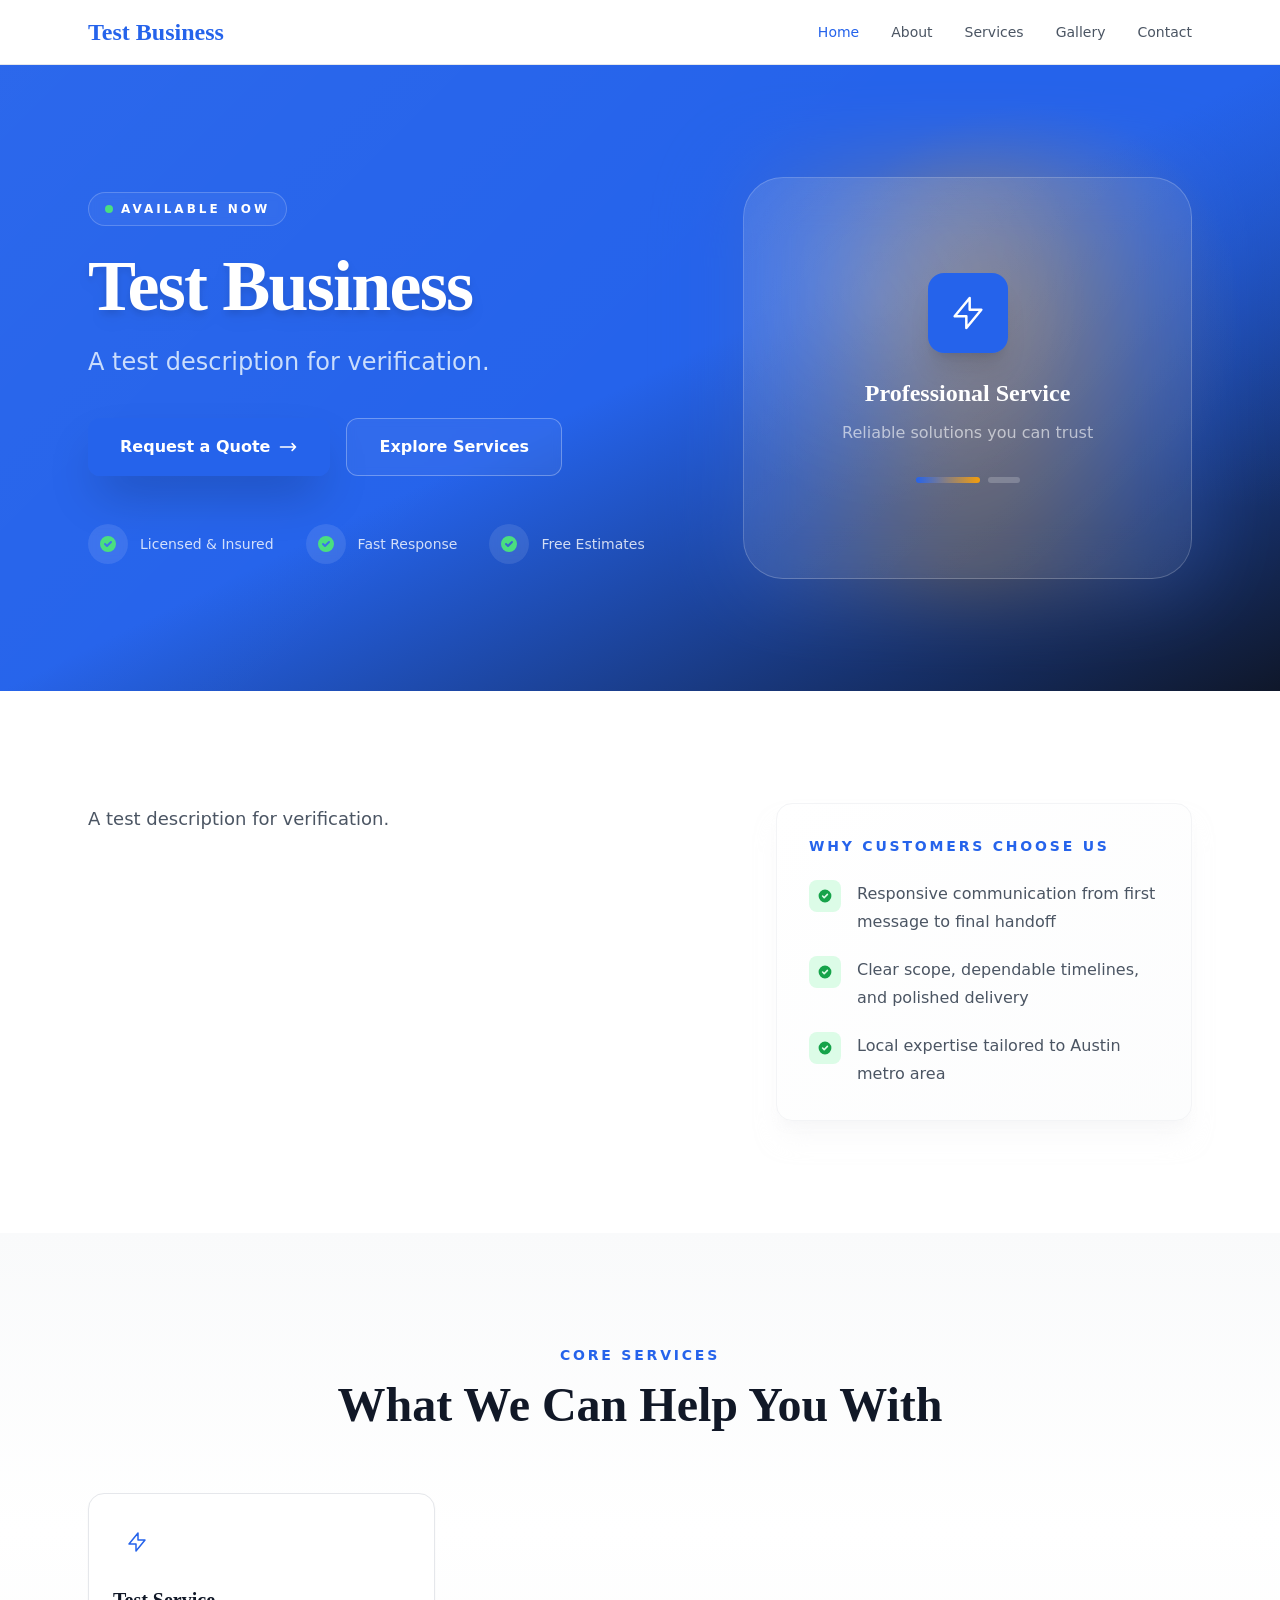
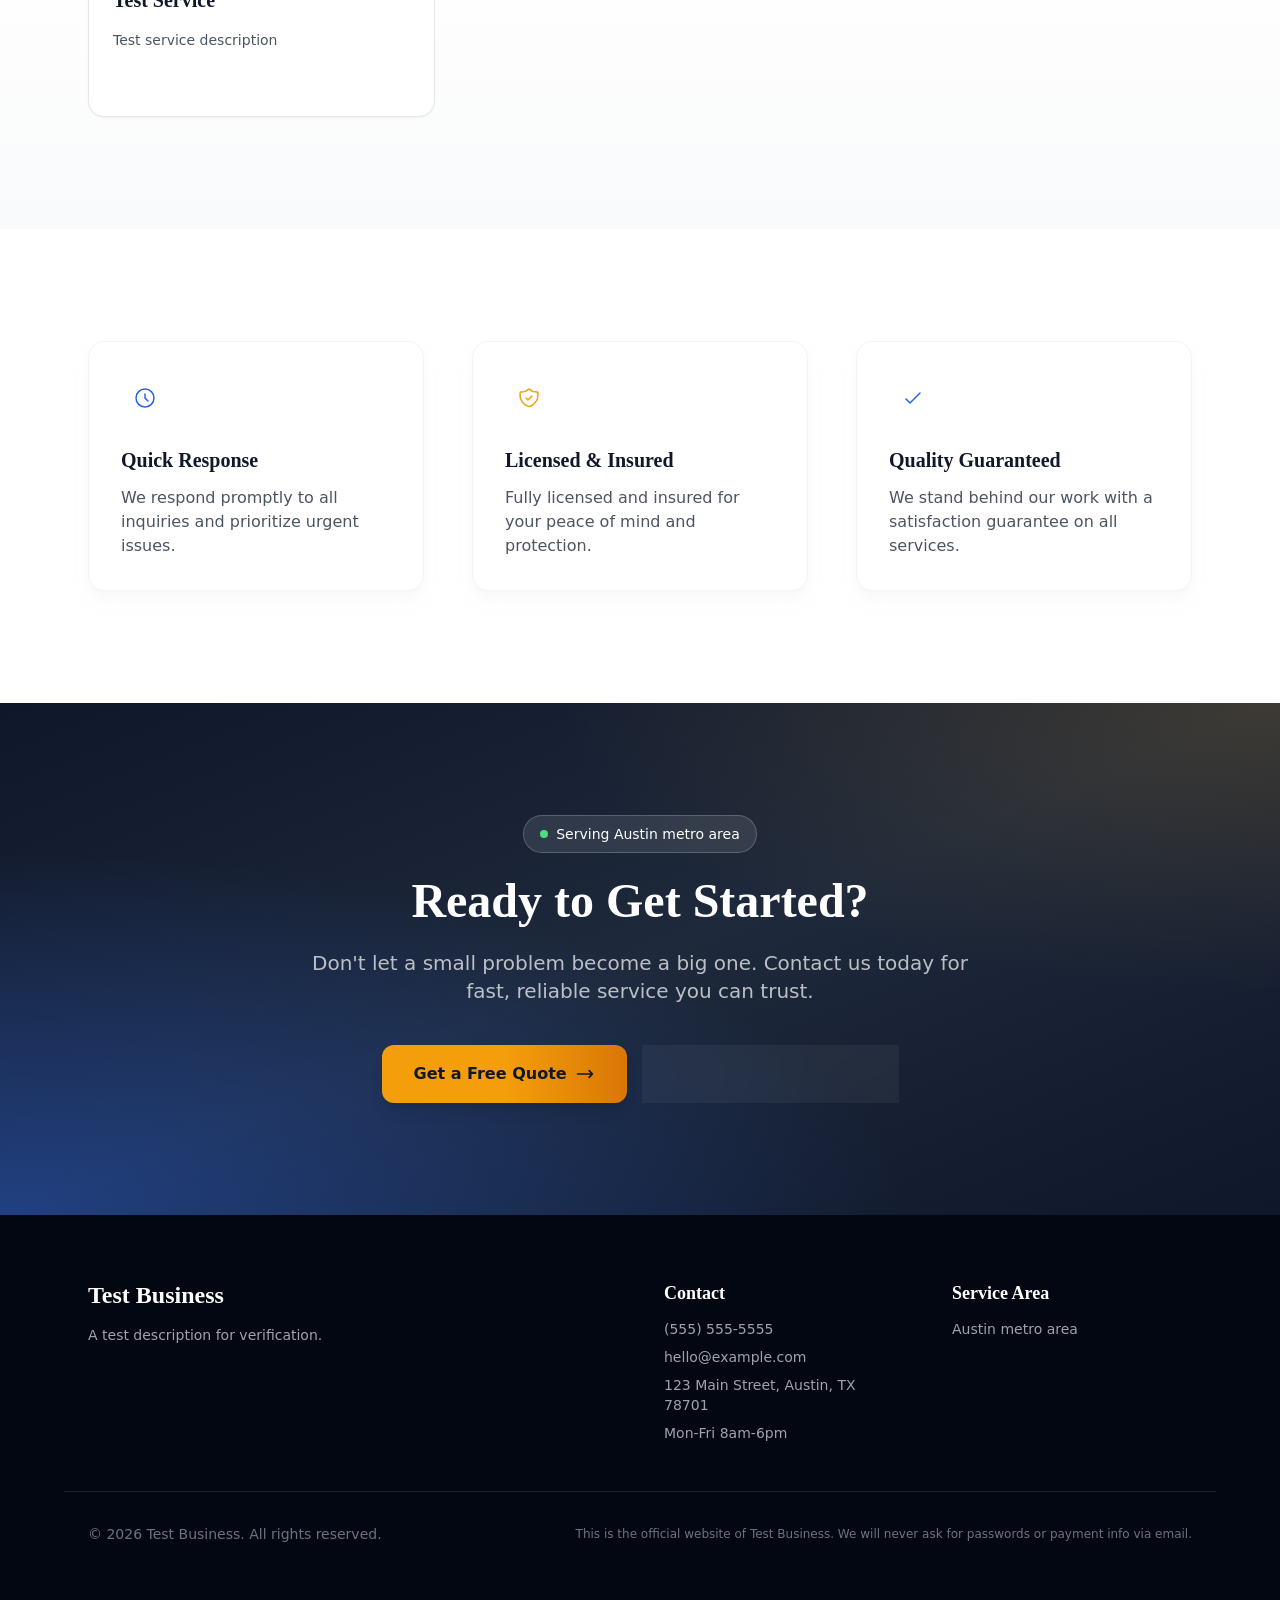
==== commit 2c8dca8d: "Deploy site from 5Pages" ====
--- a/index.html
+++ b/index.html
@@ -1,13 +1,11 @@
-<!DOCTYPE html><html lang="en" data-astro-cid-37fxchfa style="--primaryColor: #2563eb;--secondaryColor: #f59e0b;--displayFont: 'Playfair Display', Georgia, serif;--bodyFont: 'Inter', system-ui, sans-serif;"> <head><!-- Primary Meta Tags --><meta charset="utf-8"><meta name="viewport" content="width=device-width, initial-scale=1"><title>Test Business | Plumbing</title><meta name="description" content="A test description for verification."><meta name="author" content="Test Business"><meta name="robots" content="index, follow"><link rel="canonical" href="https://example.com/"><link rel="preconnect" href="https://fonts.googleapis.com"><link rel="preconnect" href="https://fonts.gstatic.com" crossorigin><link href="https://fonts.googleapis.com/css2?family=Inter:wght@400;500;600;700;800&family=Playfair+Display:wght@600;700&family=Cormorant+Garamond:wght@500;600;700&family=DM+Serif+Display:ital@0;1&family=Space+Grotesk:wght@500;700&family=Source+Sans+3:wght@400;500;600;700&display=swap" rel="stylesheet"><!-- Security & Anti-Phishing --><meta http-equiv="X-Frame-Options" content="SAMEORIGIN"><meta http-equiv="X-Content-Type-Options" content="nosniff"><meta http-equiv="X-XSS-Protection" content="1; mode=block"><meta name="referrer" content="strict-origin-when-cross-origin"><meta http-equiv="Content-Security-Policy" content="default-src 'self'; script-src 'self' https://unpkg.com https://cdnjs.cloudflare.com; style-src 'self' 'unsafe-inline' https://fonts.googleapis.com; font-src 'self' https://fonts.gstatic.com; img-src 'self' data: https:; connect-src 'self'; frame-src 'self' https://unpkg.com; base-uri 'self'; form-action 'self'; frame-ancestors 'self'; object-src 'none'"><!-- Open Graph / Facebook --><meta property="og:type" content="website"><meta property="og:url" content="https://example.com/"><meta property="og:title" content="Test Business | Plumbing"><meta property="og:description" content="A test description for verification."><meta property="og:site_name" content="Test Business"><meta property="og:locale" content="en_US"><meta property="og:image" content=""><meta property="og:image:width" content="1200"><meta property="og:image:height" content="630"><meta property="og:image:alt" content="Test Business | Plumbing"><!-- Twitter --><meta name="twitter:card" content="summary_large_image"><meta name="twitter:url" content="https://example.com/"><meta name="twitter:title" content="Test Business | Plumbing"><meta name="twitter:description" content="A test description for verification."><meta name="twitter:image" content=""><!-- Additional SEO --><meta name="geo.placename" content="123 Main Street, Austin, TX 78701"><!-- Structured Data (JSON-LD) --><script type="application/ld+json">{"@context":"https://schema.org","@type":"LocalBusiness","name":"Test Business","description":"A professional local business website.","url":"https://example.com","telephone":"(555) 555-5555","email":"hello@example.com","address":{"@type":"PostalAddress","streetAddress":"123 Main Street, Austin, TX 78701","addressLocality":"","addressRegion":"","postalCode":"","addressCountry":"US"},"openingHours":"Mon-Fri 8am-6pm","sameAs":[]}</script><link rel="stylesheet" href="/_astro/about.YE251GH9.css"></head> <body class="bg-white text-gray-900" data-astro-cid-37fxchfa style="--primaryColor: #2563eb;--secondaryColor: #f59e0b;--displayFont: 'Playfair Display', Georgia, serif;--bodyFont: 'Inter', system-ui, sans-serif;"> <a href="#main-content" class="sr-only focus:not-sr-only focus:absolute focus:left-4 focus:top-4 focus:z-50 focus:rounded focus:bg-white focus:px-4 focus:py-2 focus:text-sm focus:font-semibold focus:text-gray-900 focus:shadow" data-astro-cid-37fxchfa style="--primaryColor: #2563eb;--secondaryColor: #f59e0b;--displayFont: 'Playfair Display', Georgia, serif;--bodyFont: 'Inter', system-ui, sans-serif;">
+<!DOCTYPE html><html lang="en" data-astro-cid-37fxchfa style="--primaryColor: #2563eb;--secondaryColor: #f59e0b;--displayFont: 'Playfair Display', Georgia, serif;--bodyFont: 'Inter', system-ui, sans-serif;"> <head><!-- Primary Meta Tags --><meta charset="utf-8"><meta name="viewport" content="width=device-width, initial-scale=1"><title>Test Business | Plumbing</title><meta name="description" content="A test description for verification."><meta name="author" content="Test Business"><meta name="robots" content="index, follow"><link rel="canonical" href="https://example.com/"><link rel="preconnect" href="https://fonts.googleapis.com"><link rel="preconnect" href="https://fonts.gstatic.com" crossorigin><link href="https://fonts.googleapis.com/css2?family=Inter:wght@400;500;600;700;800&family=Playfair+Display:wght@600;700&family=Cormorant+Garamond:wght@500;600;700&family=DM+Serif+Display:ital@0;1&family=Space+Grotesk:wght@500;700&family=Source+Sans+3:wght@400;500;600;700&display=swap" rel="stylesheet"><!-- Security & Anti-Phishing --><meta http-equiv="X-Frame-Options" content="SAMEORIGIN"><meta http-equiv="X-Content-Type-Options" content="nosniff"><meta http-equiv="X-XSS-Protection" content="1; mode=block"><meta name="referrer" content="strict-origin-when-cross-origin"><meta http-equiv="Content-Security-Policy" content="default-src 'self'; script-src 'self' https://unpkg.com https://cdnjs.cloudflare.com; style-src 'self' 'unsafe-inline' https://fonts.googleapis.com; font-src 'self' https://fonts.gstatic.com; img-src 'self' data: https:; connect-src 'self'; frame-src 'self' https://unpkg.com; base-uri 'self'; form-action 'self'; frame-ancestors 'self'; object-src 'none'"><!-- Open Graph / Facebook --><meta property="og:type" content="website"><meta property="og:url" content="https://example.com/"><meta property="og:title" content="Test Business | Plumbing"><meta property="og:description" content="A test description for verification."><meta property="og:site_name" content="Test Business"><meta property="og:locale" content="en_US"><meta property="og:image" content=""><meta property="og:image:width" content="1200"><meta property="og:image:height" content="630"><meta property="og:image:alt" content="Test Business | Plumbing"><!-- Twitter --><meta name="twitter:card" content="summary_large_image"><meta name="twitter:url" content="https://example.com/"><meta name="twitter:title" content="Test Business | Plumbing"><meta name="twitter:description" content="A test description for verification."><meta name="twitter:image" content=""><!-- Additional SEO --><meta name="geo.placename" content="123 Main Street, Austin, TX 78701"><!-- Structured Data (JSON-LD) --><script type="application/ld+json">{"@context":"https://schema.org","@type":"LocalBusiness","name":"Test Business","description":"A professional local business website.","url":"https://example.com","telephone":"(555) 555-5555","email":"hello@example.com","address":{"@type":"PostalAddress","streetAddress":"123 Main Street, Austin, TX 78701","addressLocality":"","addressRegion":"","postalCode":"","addressCountry":"US"},"openingHours":"Mon-Fri 8am-6pm","sameAs":[]}</script><link rel="stylesheet" href="/_astro/about.CuUqCsWw.css"></head> <body class="bg-white text-gray-900" data-astro-cid-37fxchfa style="--primaryColor: #2563eb;--secondaryColor: #f59e0b;--displayFont: 'Playfair Display', Georgia, serif;--bodyFont: 'Inter', system-ui, sans-serif;"> <a href="#main-content" class="sr-only focus:not-sr-only focus:absolute focus:left-4 focus:top-4 focus:z-50 focus:rounded focus:bg-white focus:px-4 focus:py-2 focus:text-sm focus:font-semibold focus:text-gray-900 focus:shadow" data-astro-cid-37fxchfa style="--primaryColor: #2563eb;--secondaryColor: #f59e0b;--displayFont: 'Playfair Display', Georgia, serif;--bodyFont: 'Inter', system-ui, sans-serif;">
 Skip to content
-</a> <header class="sticky top-0 z-40 border-b border-gray-200 backdrop-blur bg-white/95" data-astro-cid-37fxchfa style="--primaryColor: #2563eb;--secondaryColor: #f59e0b;--displayFont: 'Playfair Display', Georgia, serif;--bodyFont: 'Inter', system-ui, sans-serif;"> <nav class="mx-auto flex max-w-6xl items-center justify-between px-6 py-4" aria-label="Main navigation" data-astro-cid-37fxchfa style="--primaryColor: #2563eb;--secondaryColor: #f59e0b;--displayFont: 'Playfair Display', Georgia, serif;--bodyFont: 'Inter', system-ui, sans-serif;"> <a href="/" class="flex items-center gap-3 text-primary" data-astro-cid-37fxchfa style="--primaryColor: #2563eb;--secondaryColor: #f59e0b;--displayFont: 'Playfair Display', Georgia, serif;--bodyFont: 'Inter', system-ui, sans-serif;">  <span class="font-heading text-2xl font-bold" data-astro-cid-37fxchfa style="--primaryColor: #2563eb;--secondaryColor: #f59e0b;--displayFont: 'Playfair Display', Georgia, serif;--bodyFont: 'Inter', system-ui, sans-serif;">Test Business</span> </a> <div class="hidden items-center gap-8 md:flex" data-astro-cid-37fxchfa style="--primaryColor: #2563eb;--secondaryColor: #f59e0b;--displayFont: 'Playfair Display', Georgia, serif;--bodyFont: 'Inter', system-ui, sans-serif;"> <a href="/" class="text-sm font-medium transition-colors hover:text-primary text-primary" data-astro-cid-37fxchfa style="--primaryColor: #2563eb;--secondaryColor: #f59e0b;--displayFont: 'Playfair Display', Georgia, serif;--bodyFont: 'Inter', system-ui, sans-serif;"> Home </a><a href="/about/" class="text-sm font-medium transition-colors hover:text-primary text-gray-600" data-astro-cid-37fxchfa style="--primaryColor: #2563eb;--secondaryColor: #f59e0b;--displayFont: 'Playfair Display', Georgia, serif;--bodyFont: 'Inter', system-ui, sans-serif;"> About </a><a href="/services/" class="text-sm font-medium transition-colors hover:text-primary text-gray-600" data-astro-cid-37fxchfa style="--primaryColor: #2563eb;--secondaryColor: #f59e0b;--displayFont: 'Playfair Display', Georgia, serif;--bodyFont: 'Inter', system-ui, sans-serif;"> Services </a><a href="/gallery/" class="text-sm font-medium transition-colors hover:text-primary text-gray-600" data-astro-cid-37fxchfa style="--primaryColor: #2563eb;--secondaryColor: #f59e0b;--displayFont: 'Playfair Display', Georgia, serif;--bodyFont: 'Inter', system-ui, sans-serif;"> Gallery </a><a href="/contact/" class="text-sm font-medium transition-colors hover:text-primary text-gray-600" data-astro-cid-37fxchfa style="--primaryColor: #2563eb;--secondaryColor: #f59e0b;--displayFont: 'Playfair Display', Georgia, serif;--bodyFont: 'Inter', system-ui, sans-serif;"> Contact </a> </div> <details class="relative md:hidden" data-astro-cid-37fxchfa style="--primaryColor: #2563eb;--secondaryColor: #f59e0b;--displayFont: 'Playfair Display', Georgia, serif;--bodyFont: 'Inter', system-ui, sans-serif;"> <summary class="list-none cursor-pointer rounded p-2 text-gray-700 focus:outline-none focus:ring-2 focus:ring-primary focus:ring-offset-2" aria-label="Open mobile navigation" data-astro-cid-37fxchfa style="--primaryColor: #2563eb;--secondaryColor: #f59e0b;--displayFont: 'Playfair Display', Georgia, serif;--bodyFont: 'Inter', system-ui, sans-serif;"> <svg class="h-6 w-6" fill="none" stroke="currentColor" viewBox="0 0 24 24" aria-hidden="true" data-astro-cid-37fxchfa style="--primaryColor: #2563eb;--secondaryColor: #f59e0b;--displayFont: 'Playfair Display', Georgia, serif;--bodyFont: 'Inter', system-ui, sans-serif;"> <path stroke-linecap="round" stroke-linejoin="round" stroke-width="2" d="M4 6h16M4 12h16M4 18h16" data-astro-cid-37fxchfa style="--primaryColor: #2563eb;--secondaryColor: #f59e0b;--displayFont: 'Playfair Display', Georgia, serif;--bodyFont: 'Inter', system-ui, sans-serif;"></path> </svg> </summary> <div class="absolute right-0 mt-3 min-w-48 rounded-xl border p-3 shadow-lg border-gray-200 bg-white" data-astro-cid-37fxchfa style="--primaryColor: #2563eb;--secondaryColor: #f59e0b;--displayFont: 'Playfair Display', Georgia, serif;--bodyFont: 'Inter', system-ui, sans-serif;"> <a href="/" class="block rounded-lg px-3 py-2 text-sm font-medium transition-colors hover:bg-gray-50 hover:text-primary bg-gray-50 text-primary" data-astro-cid-37fxchfa style="--primaryColor: #2563eb;--secondaryColor: #f59e0b;--displayFont: 'Playfair Display', Georgia, serif;--bodyFont: 'Inter', system-ui, sans-serif;"> Home </a><a href="/about/" class="block rounded-lg px-3 py-2 text-sm font-medium transition-colors hover:bg-gray-50 hover:text-primary text-gray-700" data-astro-cid-37fxchfa style="--primaryColor: #2563eb;--secondaryColor: #f59e0b;--displayFont: 'Playfair Display', Georgia, serif;--bodyFont: 'Inter', system-ui, sans-serif;"> About </a><a href="/services/" class="block rounded-lg px-3 py-2 text-sm font-medium transition-colors hover:bg-gray-50 hover:text-primary text-gray-700" data-astro-cid-37fxchfa style="--primaryColor: #2563eb;--secondaryColor: #f59e0b;--displayFont: 'Playfair Display', Georgia, serif;--bodyFont: 'Inter', system-ui, sans-serif;"> Services </a><a href="/gallery/" class="block rounded-lg px-3 py-2 text-sm font-medium transition-colors hover:bg-gray-50 hover:text-primary text-gray-700" data-astro-cid-37fxchfa style="--primaryColor: #2563eb;--secondaryColor: #f59e0b;--displayFont: 'Playfair Display', Georgia, serif;--bodyFont: 'Inter', system-ui, sans-serif;"> Gallery </a><a href="/contact/" class="block rounded-lg px-3 py-2 text-sm font-medium transition-colors hover:bg-gray-50 hover:text-primary text-gray-700" data-astro-cid-37fxchfa style="--primaryColor: #2563eb;--secondaryColor: #f59e0b;--displayFont: 'Playfair Display', Georgia, serif;--bodyFont: 'Inter', system-ui, sans-serif;"> Contact </a> </div> </details> </nav> </header> <main id="main-content" data-astro-cid-37fxchfa style="--primaryColor: #2563eb;--secondaryColor: #f59e0b;--displayFont: 'Playfair Display', Georgia, serif;--bodyFont: 'Inter', system-ui, sans-serif;">  <section class="relative overflow-hidden py-20 md:py-28 bg-gradient-to-br from-primary via-primary to-slate-900 text-white">   <div class="absolute inset-0 pointer-events-none bg-[radial-gradient(circle_at_top_right,_rgba(255,255,255,0.18),_transparent_32%)]"></div> <div class="absolute top-0 right-0 w-96 h-96 pointer-events-none bg-[radial-gradient(circle,_rgba(245,158,11,0.15),_transparent_50%)]"></div>  <div class="relative mx-auto max-w-6xl px-6"> <div class="grid items-center gap-10 lg:grid-cols-[1.2fr_0.8fr]"> <div> <span class="inline-flex items-center gap-2 mb-6 text-xs font-semibold uppercase tracking-[0.25em] px-3 py-1 rounded-full bg-white/10 backdrop-blur text-white/90"> <span class="w-2 h-2 rounded-full bg-green-400 animate-pulse"></span>
-Available now
-</span> <h1 class="font-heading text-4xl font-bold leading-tight md:text-5xl lg:text-6xl tracking-tight">Test Business</h1> <p class="mt-6 max-w-2xl text-lg leading-8 md:text-xl text-blue-50">A test description for verification.</p> <div class="mt-8 flex flex-wrap gap-4"> <a href="/contact" class="btn-primary hover:opacity-100 rounded-lg bg-primary text-white"> <span class="flex items-center gap-2">
+</a> <header class="sticky top-0 z-40 border-b border-gray-200 backdrop-blur bg-white/95" data-astro-cid-37fxchfa style="--primaryColor: #2563eb;--secondaryColor: #f59e0b;--displayFont: 'Playfair Display', Georgia, serif;--bodyFont: 'Inter', system-ui, sans-serif;"> <nav class="mx-auto flex max-w-6xl items-center justify-between px-6 py-4" aria-label="Main navigation" data-astro-cid-37fxchfa style="--primaryColor: #2563eb;--secondaryColor: #f59e0b;--displayFont: 'Playfair Display', Georgia, serif;--bodyFont: 'Inter', system-ui, sans-serif;"> <a href="/" class="flex items-center gap-3 text-primary" data-astro-cid-37fxchfa style="--primaryColor: #2563eb;--secondaryColor: #f59e0b;--displayFont: 'Playfair Display', Georgia, serif;--bodyFont: 'Inter', system-ui, sans-serif;">  <span class="font-heading text-2xl font-bold" data-astro-cid-37fxchfa style="--primaryColor: #2563eb;--secondaryColor: #f59e0b;--displayFont: 'Playfair Display', Georgia, serif;--bodyFont: 'Inter', system-ui, sans-serif;">Test Business</span> </a> <div class="hidden items-center gap-8 md:flex" data-astro-cid-37fxchfa style="--primaryColor: #2563eb;--secondaryColor: #f59e0b;--displayFont: 'Playfair Display', Georgia, serif;--bodyFont: 'Inter', system-ui, sans-serif;"> <a href="/" class="text-sm font-medium transition-colors hover:text-primary text-primary" data-astro-cid-37fxchfa style="--primaryColor: #2563eb;--secondaryColor: #f59e0b;--displayFont: 'Playfair Display', Georgia, serif;--bodyFont: 'Inter', system-ui, sans-serif;"> Home </a><a href="/about/" class="text-sm font-medium transition-colors hover:text-primary text-gray-600" data-astro-cid-37fxchfa style="--primaryColor: #2563eb;--secondaryColor: #f59e0b;--displayFont: 'Playfair Display', Georgia, serif;--bodyFont: 'Inter', system-ui, sans-serif;"> About </a><a href="/services/" class="text-sm font-medium transition-colors hover:text-primary text-gray-600" data-astro-cid-37fxchfa style="--primaryColor: #2563eb;--secondaryColor: #f59e0b;--displayFont: 'Playfair Display', Georgia, serif;--bodyFont: 'Inter', system-ui, sans-serif;"> Services </a><a href="/gallery/" class="text-sm font-medium transition-colors hover:text-primary text-gray-600" data-astro-cid-37fxchfa style="--primaryColor: #2563eb;--secondaryColor: #f59e0b;--displayFont: 'Playfair Display', Georgia, serif;--bodyFont: 'Inter', system-ui, sans-serif;"> Gallery </a><a href="/contact/" class="text-sm font-medium transition-colors hover:text-primary text-gray-600" data-astro-cid-37fxchfa style="--primaryColor: #2563eb;--secondaryColor: #f59e0b;--displayFont: 'Playfair Display', Georgia, serif;--bodyFont: 'Inter', system-ui, sans-serif;"> Contact </a> </div> <details class="relative md:hidden" data-astro-cid-37fxchfa style="--primaryColor: #2563eb;--secondaryColor: #f59e0b;--displayFont: 'Playfair Display', Georgia, serif;--bodyFont: 'Inter', system-ui, sans-serif;"> <summary class="list-none cursor-pointer rounded p-2 text-gray-700 focus:outline-none focus:ring-2 focus:ring-primary focus:ring-offset-2" aria-label="Open mobile navigation" data-astro-cid-37fxchfa style="--primaryColor: #2563eb;--secondaryColor: #f59e0b;--displayFont: 'Playfair Display', Georgia, serif;--bodyFont: 'Inter', system-ui, sans-serif;"> <svg class="h-6 w-6" fill="none" stroke="currentColor" viewBox="0 0 24 24" aria-hidden="true" data-astro-cid-37fxchfa style="--primaryColor: #2563eb;--secondaryColor: #f59e0b;--displayFont: 'Playfair Display', Georgia, serif;--bodyFont: 'Inter', system-ui, sans-serif;"> <path stroke-linecap="round" stroke-linejoin="round" stroke-width="2" d="M4 6h16M4 12h16M4 18h16" data-astro-cid-37fxchfa style="--primaryColor: #2563eb;--secondaryColor: #f59e0b;--displayFont: 'Playfair Display', Georgia, serif;--bodyFont: 'Inter', system-ui, sans-serif;"></path> </svg> </summary> <div class="absolute right-0 mt-3 min-w-48 rounded-xl border p-3 shadow-lg border-gray-200 bg-white" data-astro-cid-37fxchfa style="--primaryColor: #2563eb;--secondaryColor: #f59e0b;--displayFont: 'Playfair Display', Georgia, serif;--bodyFont: 'Inter', system-ui, sans-serif;"> <a href="/" class="block rounded-lg px-3 py-2 text-sm font-medium transition-colors hover:bg-gray-50 hover:text-primary bg-gray-50 text-primary" data-astro-cid-37fxchfa style="--primaryColor: #2563eb;--secondaryColor: #f59e0b;--displayFont: 'Playfair Display', Georgia, serif;--bodyFont: 'Inter', system-ui, sans-serif;"> Home </a><a href="/about/" class="block rounded-lg px-3 py-2 text-sm font-medium transition-colors hover:bg-gray-50 hover:text-primary text-gray-700" data-astro-cid-37fxchfa style="--primaryColor: #2563eb;--secondaryColor: #f59e0b;--displayFont: 'Playfair Display', Georgia, serif;--bodyFont: 'Inter', system-ui, sans-serif;"> About </a><a href="/services/" class="block rounded-lg px-3 py-2 text-sm font-medium transition-colors hover:bg-gray-50 hover:text-primary text-gray-700" data-astro-cid-37fxchfa style="--primaryColor: #2563eb;--secondaryColor: #f59e0b;--displayFont: 'Playfair Display', Georgia, serif;--bodyFont: 'Inter', system-ui, sans-serif;"> Services </a><a href="/gallery/" class="block rounded-lg px-3 py-2 text-sm font-medium transition-colors hover:bg-gray-50 hover:text-primary text-gray-700" data-astro-cid-37fxchfa style="--primaryColor: #2563eb;--secondaryColor: #f59e0b;--displayFont: 'Playfair Display', Georgia, serif;--bodyFont: 'Inter', system-ui, sans-serif;"> Gallery </a><a href="/contact/" class="block rounded-lg px-3 py-2 text-sm font-medium transition-colors hover:bg-gray-50 hover:text-primary text-gray-700" data-astro-cid-37fxchfa style="--primaryColor: #2563eb;--secondaryColor: #f59e0b;--displayFont: 'Playfair Display', Georgia, serif;--bodyFont: 'Inter', system-ui, sans-serif;"> Contact </a> </div> </details> </nav> </header> <main id="main-content" data-astro-cid-37fxchfa style="--primaryColor: #2563eb;--secondaryColor: #f59e0b;--displayFont: 'Playfair Display', Georgia, serif;--bodyFont: 'Inter', system-ui, sans-serif;">  <section class="relative overflow-hidden py-20 md:py-28 bg-gradient-to-br from-primary via-primary to-slate-900 text-white">   <div class="absolute inset-0 pointer-events-none bg-[radial-gradient(ellipse_at_top_right,_rgba(37,99,235,0.5),_transparent_50%)]"></div> <div class="absolute top-0 right-0 w-[500px] h-[500px] pointer-events-none bg-[radial-gradient(circle,_rgba(245,158,11,0.2),_transparent_60%)]"></div> <div class="absolute bottom-0 left-0 w-[400px] h-[400px] pointer-events-none bg-[radial-gradient(circle,_rgba(37,99,235,0.15),_transparent_50%)]"></div> <div class="absolute inset-0 pointer-events-none bg-[linear-gradient(135deg,_rgba(255,255,255,0.03)_0%,_transparent_50%)]"></div>  <div class="relative mx-auto max-w-6xl px-6"> <div class="grid items-center gap-12 lg:grid-cols-[1.15fr_0.85fr]"> <div> <span class="inline-flex items-center gap-2 mb-6 text-xs font-semibold uppercase tracking-[0.25em] px-4 py-2 rounded-full border border-white/20 bg-white/5 backdrop-blur-sm"> <span class="w-2 h-2 rounded-full bg-green-400 animate-pulse"></span>
+Available Now
+</span> <h1 class="font-heading text-5xl font-bold leading-[1.1] md:text-6xl lg:text-7xl tracking-tight drop-shadow-lg">Test Business</h1> <p class="mt-6 max-w-2xl text-xl leading-8 md:text-2xl text-blue-100/90">A test description for verification.</p> <div class="mt-10 flex flex-wrap gap-4"> <a href="/contact" class="group relative inline-flex items-center justify-center rounded-xl bg-gradient-to-r from-primary via-primary to-blue-600 px-8 py-4 text-base font-bold text-white shadow-2xl shadow-primary/40 transition-all hover:translate-y-[-2px] hover:shadow-primary/50 focus:outline-none focus:ring-2 focus:ring-primary focus:ring-offset-2 focus:ring-offset-slate-900"> <span class="flex items-center gap-2">
 Request a Quote
-<svg class="w-4 h-4" fill="none" stroke="currentColor" viewBox="0 0 24 24"><path stroke-linecap="round" stroke-linejoin="round" stroke-width="2" d="M17 8l4 4m0 0l-4 4m4-4H3"></path></svg> </span> </a> <a href="/services" class="btn-secondary rounded-lg border border-gray-300 bg-white text-gray-700">Explore Services</a> </div> <div class="mt-10 flex items-center gap-6 text-sm text-white/60"> <div class="flex items-center gap-2"> <svg class="w-5 h-5 text-green-400" fill="currentColor" viewBox="0 0 20 20"><path fill-rule="evenodd" d="M10 18a8 8 0 100-16 8 8 0 000 16zm3.707-9.293a1 1 0 00-1.414-1.414L9 10.586 7.707 9.293a1 1 0 00-1.414 1.414l2 2a1 1 0 001.414 0l4-4z" clip-rule="evenodd"></path></svg>
-Licensed & Insured
-</div> <div class="flex items-center gap-2"> <svg class="w-5 h-5 text-green-400" fill="currentColor" viewBox="0 0 20 20"><path fill-rule="evenodd" d="M10 18a8 8 0 100-16 8 8 0 000 16zm3.707-9.293a1 1 0 00-1.414-1.414L9 10.586 7.707 9.293a1 1 0 00-1.414 1.414l2 2a1 1 0 001.414 0l4-4z" clip-rule="evenodd"></path></svg>
-Fast Response
-</div> </div> </div> <div> <div class="relative flex min-h-[24rem] items-center justify-center rounded-[2rem] border border-white/10 bg-white/5 p-10 text-white/80 shadow-2xl backdrop-blur-sm"> <div class="absolute inset-0 rounded-[2rem] bg-gradient-to-br from-primary/10 to-transparent"></div> <div class="relative text-center"> <div class="mx-auto mb-4 flex h-16 w-16 items-center justify-center rounded-full bg-white/10 text-3xl">🔧</div> <p class="font-heading text-xl font-semibold">Professional Plumbing</p> <p class="mt-3 text-sm text-white/70">Reliable service you can count on</p> </div> </div> </div> </div> </div> </section> <section class="py-16 md:py-24"> <div class="mx-auto max-w-6xl px-6"> <div class="grid gap-12 lg:grid-cols-[1.2fr_0.8fr]"> <div class="prose max-w-none text-lg leading-8 text-gray-600"> <p>A test description for verification.</p> </div> <aside class="bg-white rounded-3xl p-8 shadow-lg shadow-gray-100/50 border border-gray-100"> <p class="text-sm font-semibold uppercase tracking-[0.2em] text-primary">Why customers choose us</p> <ul class="mt-6 space-y-4 text-sm leading-7 text-gray-600"> <li class="flex items-start gap-3"> <svg class="w-5 h-5 text-green-500 mt-0.5 flex-shrink-0" fill="currentColor" viewBox="0 0 20 20"><path fill-rule="evenodd" d="M10 18a8 8 0 100-16 8 8 0 000 16zm3.707-9.293a1 1 0 00-1.414-1.414L9 10.586 7.707 9.293a1 1 0 00-1.414 1.414l2 2a1 1 0 001.414 0l4-4z" clip-rule="evenodd"></path></svg> <span>Responsive communication from first message to final handoff</span> </li> <li class="flex items-start gap-3"> <svg class="w-5 h-5 text-green-500 mt-0.5 flex-shrink-0" fill="currentColor" viewBox="0 0 20 20"><path fill-rule="evenodd" d="M10 18a8 8 0 100-16 8 8 0 000 16zm3.707-9.293a1 1 0 00-1.414-1.414L9 10.586 7.707 9.293a1 1 0 00-1.414 1.414l2 2a1 1 0 001.414 0l4-4z" clip-rule="evenodd"></path></svg> <span>Clear scope, dependable timelines, and polished delivery</span> </li> <li class="flex items-start gap-3"> <svg class="w-5 h-5 text-green-500 mt-0.5 flex-shrink-0" fill="currentColor" viewBox="0 0 20 20"><path fill-rule="evenodd" d="M10 18a8 8 0 100-16 8 8 0 000 16zm3.707-9.293a1 1 0 00-1.414-1.414L9 10.586 7.707 9.293a1 1 0 00-1.414 1.414l2 2a1 1 0 001.414 0l4-4z" clip-rule="evenodd"></path></svg> <span>Local expertise tailored to the needs of Austin metro area</span> </li> </ul> </aside> </div> </div> </section> <section class="bg-gray-50 py-16 md:py-24"> <div class="mx-auto max-w-6xl px-6"> <div class="mx-auto max-w-2xl text-center"> <p class="text-sm font-semibold uppercase tracking-[0.2em] text-primary">Core services</p> <h2 class="mt-4 font-heading text-4xl font-bold text-gray-900">What we can help you with</h2> </div> <div class="mt-12 grid gap-8 md:grid-cols-2 xl:grid-cols-3"> <article class="rounded-2xl border border-gray-200 bg-white p-6 shadow-sm transition-transform hover:-translate-y-1 hover:shadow-lg"> <div class="mb-5 flex h-12 w-12 items-center justify-center rounded-xl text-xl transition-colors group-hover:scale-110 group-hover:shadow-lg bg-primary/10 text-primary"><svg class="w-6 h-6" fill="none" stroke="currentColor" viewBox="0 0 24 24"><path stroke-linecap="round" stroke-linejoin="round" stroke-width="1.5" d="M13 10V3L4 14h7v7l9-11h-7z"></path></svg></div> <h3 class="font-heading text-xl font-semibold text-gray-900">Test Service</h3> <p class="mt-3 text-sm leading-7 text-gray-600">Test service description</p> <a href="/services" class="mt-4 inline-flex items-center gap-1 text-sm font-medium text-primary opacity-0 transition-opacity group-hover:opacity-100 hover:underline">
+<svg class="w-5 h-5 transition-transform group-hover:translate-x-1" fill="none" stroke="currentColor" viewBox="0 0 24 24"><path stroke-linecap="round" stroke-linejoin="round" stroke-width="2" d="M17 8l4 4m0 0l-4 4m4-4H3"></path></svg> </span> </a> <a href="/services" class="inline-flex items-center justify-center rounded-xl border border-white/30 bg-white/5 px-8 py-4 text-base font-semibold text-white backdrop-blur-sm transition-all hover:bg-white/10 hover:border-white/40 focus:outline-none focus:ring-2 focus:ring-white focus:ring-offset-2 focus:ring-offset-slate-900">Explore Services</a> </div> <div class="mt-12 flex flex-wrap items-center gap-8 text-sm"> <div class="flex items-center gap-3"> <div class="flex h-10 w-10 items-center justify-center rounded-full bg-white/10 backdrop-blur-sm"> <svg class="w-5 h-5 text-green-400" fill="currentColor" viewBox="0 0 20 20"><path fill-rule="evenodd" d="M10 18a8 8 0 100-16 8 8 0 000 16zm3.707-9.293a1 1 0 00-1.414-1.414L9 10.586 7.707 9.293a1 1 0 00-1.414 1.414l2 2a1 1 0 001.414 0l4-4z" clip-rule="evenodd"></path></svg> </div> <span class="text-white/80">Licensed & Insured</span> </div> <div class="flex items-center gap-3"> <div class="flex h-10 w-10 items-center justify-center rounded-full bg-white/10 backdrop-blur-sm"> <svg class="w-5 h-5 text-green-400" fill="currentColor" viewBox="0 0 20 20"><path fill-rule="evenodd" d="M10 18a8 8 0 100-16 8 8 0 000 16zm3.707-9.293a1 1 0 00-1.414-1.414L9 10.586 7.707 9.293a1 1 0 00-1.414 1.414l2 2a1 1 0 001.414 0l4-4z" clip-rule="evenodd"></path></svg> </div> <span class="text-white/80">Fast Response</span> </div> <div class="flex items-center gap-3"> <div class="flex h-10 w-10 items-center justify-center rounded-full bg-white/10 backdrop-blur-sm"> <svg class="w-5 h-5 text-green-400" fill="currentColor" viewBox="0 0 20 20"><path fill-rule="evenodd" d="M10 18a8 8 0 100-16 8 8 0 000 16zm3.707-9.293a1 1 0 00-1.414-1.414L9 10.586 7.707 9.293a1 1 0 00-1.414 1.414l2 2a1 1 0 001.414 0l4-4z" clip-rule="evenodd"></path></svg> </div> <span class="text-white/80">Free Estimates</span> </div> </div> </div> <div class="relative"> <div class="absolute -inset-4 rounded-[3rem] bg-gradient-to-r from-primary via-secondary to-primary opacity-30 blur-2xl"></div> <div class="relative overflow-hidden rounded-[2.5rem] border border-white/20 bg-gradient-to-br from-white/10 to-white/5 p-10 backdrop-blur-xl"> <div class="absolute inset-0 bg-[radial-gradient(circle_at_30%_30%,_rgba(255,255,255,0.1),_transparent_50%)]"></div> <div class="relative flex flex-col items-center justify-center min-h-[20rem]"> <div class="mb-6 flex h-20 w-20 items-center justify-center rounded-2xl bg-gradient-to-br from-primary to-blue-600 shadow-xl shadow-primary/30"> <svg class="w-10 h-10 text-white" fill="none" stroke="currentColor" viewBox="0 0 24 24"><path stroke-linecap="round" stroke-linejoin="round" stroke-width="1.5" d="M13 10V3L4 14h7v7l9-11h-7z"></path></svg> </div> <p class="font-heading text-2xl font-bold text-white">Professional Service</p> <p class="mt-3 text-white/60">Reliable solutions you can trust</p> <div class="mt-8 flex items-center gap-2"> <div class="h-1.5 w-16 rounded-full bg-gradient-to-r from-primary to-secondary"></div> <div class="h-1.5 w-8 rounded-full bg-white/20"></div> </div> </div> </div> </div> </div> </div> </section> <section class="py-20 md:py-28 bg-white"> <div class="mx-auto max-w-6xl px-6"> <div class="grid gap-16 lg:grid-cols-[1.2fr_0.8fr]"> <div class="prose max-w-none text-lg leading-8 text-gray-600"> <p>A test description for verification.</p> </div> <aside class="relative"> <div class="absolute -inset-4 rounded-3xl bg-gradient-to-br from-primary/10 via-secondary/5 to-primary/10"></div> <div class="relative rounded-2xl border border-gray-100 bg-gradient-to-br from-white to-gray-50/50 p-8 shadow-xl shadow-gray-100/50"> <p class="text-sm font-semibold uppercase tracking-[0.2em] text-primary">Why customers choose us</p> <ul class="mt-6 space-y-5 text-base leading-7 text-gray-600"> <li class="flex items-start gap-4"> <div class="flex h-8 w-8 flex-shrink-0 items-center justify-center rounded-lg bg-green-100"> <svg class="w-4 h-4 text-green-600" fill="currentColor" viewBox="0 0 20 20"><path fill-rule="evenodd" d="M10 18a8 8 0 100-16 8 8 0 000 16zm3.707-9.293a1 1 0 00-1.414-1.414L9 10.586 7.707 9.293a1 1 0 00-1.414 1.414l2 2a1 1 0 001.414 0l4-4z" clip-rule="evenodd"></path></svg> </div> <span>Responsive communication from first message to final handoff</span> </li> <li class="flex items-start gap-4"> <div class="flex h-8 w-8 flex-shrink-0 items-center justify-center rounded-lg bg-green-100"> <svg class="w-4 h-4 text-green-600" fill="currentColor" viewBox="0 0 20 20"><path fill-rule="evenodd" d="M10 18a8 8 0 100-16 8 8 0 000 16zm3.707-9.293a1 1 0 00-1.414-1.414L9 10.586 7.707 9.293a1 1 0 00-1.414 1.414l2 2a1 1 0 001.414 0l4-4z" clip-rule="evenodd"></path></svg> </div> <span>Clear scope, dependable timelines, and polished delivery</span> </li> <li class="flex items-start gap-4"> <div class="flex h-8 w-8 flex-shrink-0 items-center justify-center rounded-lg bg-green-100"> <svg class="w-4 h-4 text-green-600" fill="currentColor" viewBox="0 0 20 20"><path fill-rule="evenodd" d="M10 18a8 8 0 100-16 8 8 0 000 16zm3.707-9.293a1 1 0 00-1.414-1.414L9 10.586 7.707 9.293a1 1 0 00-1.414 1.414l2 2a1 1 0 001.414 0l4-4z" clip-rule="evenodd"></path></svg> </div> <span>Local expertise tailored to Austin metro area</span> </li> </ul> </div> </aside> </div> </div> </section> <section class="py-20 md:py-28 bg-gradient-to-b from-gray-50 via-white to-gray-50"> <div class="mx-auto max-w-6xl px-6"> <div class="mx-auto max-w-2xl text-center mb-16"> <p class="text-sm font-semibold uppercase tracking-[0.2em] text-primary">Core Services</p> <h2 class="mt-4 font-heading text-4xl font-bold text-gray-900 md:text-5xl">What We Can Help You With</h2> </div> <div class="grid gap-8 md:grid-cols-2 xl:grid-cols-3"> <article class="rounded-2xl border border-gray-200 bg-white p-6 shadow-sm transition-transform hover:-translate-y-1 hover:shadow-lg"> <div class="mb-5 flex h-12 w-12 items-center justify-center rounded-xl text-xl transition-colors group-hover:scale-110 group-hover:shadow-lg bg-primary/10 text-primary"><svg class="w-6 h-6" fill="none" stroke="currentColor" viewBox="0 0 24 24"><path stroke-linecap="round" stroke-linejoin="round" stroke-width="1.5" d="M13 10V3L4 14h7v7l9-11h-7z"></path></svg></div> <h3 class="font-heading text-xl font-semibold text-gray-900">Test Service</h3> <p class="mt-3 text-sm leading-7 text-gray-600">Test service description</p> <a href="/services" class="mt-4 inline-flex items-center gap-1 text-sm font-medium text-primary opacity-0 transition-opacity group-hover:opacity-100 hover:underline">
 Learn more
-<svg class="w-4 h-4" fill="none" stroke="currentColor" viewBox="0 0 24 24"><path stroke-linecap="round" stroke-linejoin="round" stroke-width="2" d="M9 5l7 7-7 7"></path></svg> </a> </article> </div> </div> </section> <section class="relative overflow-hidden py-16 md:py-24 bg-gradient-to-br from-slate-900 via-slate-800 to-slate-900 text-white"> <div class="absolute inset-0 pointer-events-none bg-[radial-gradient(ellipse_at_bottom_left,_rgba(37,99,235,0.3),_transparent_50%)]"></div> <div class="relative mx-auto max-w-4xl px-6 text-center"> <h2 class="font-heading text-3xl font-bold md:text-4xl">Ready to fix that plumbing issue?</h2> <p class="mt-4 text-lg text-white/70">Don't let a small problem become a big one. Call us today for fast, reliable service.</p> <div class="mt-8 flex flex-wrap justify-center gap-4"> <a href="/contact" class="btn-primary hover:opacity-100 bg-gradient-to-r from-secondary to-secondary/80 text-slate-900">Get a Free Quote</a> <a href="/about" class="inline-flex items-center justify-center rounded-lg border border-white/30 bg-white/10 px-6 py-3 text-sm font-semibold text-white transition-colors hover:bg-white/20">Learn More</a> </div> </div> </section> <section class="py-20 md:py-28 bg-gradient-to-br from-white via-gray-50 to-white"> <div class="mx-auto max-w-6xl px-6"> <div class="grid gap-8 md:grid-cols-4"> <div class="relative group"> <div class="absolute inset-0 rounded-2xl bg-gradient-to-r from-primary to-blue-600 opacity-0 transition-opacity group-hover:opacity-100 blur-md"></div> <div class="relative rounded-2xl border border-gray-100 bg-white p-6 text-center shadow-lg shadow-gray-100/50"> <p class="font-heading text-4xl font-bold text-primary">500+</p> <p class="mt-2 text-sm text-gray-600">Jobs Completed</p> </div> </div> <div class="relative group"> <div class="absolute inset-0 rounded-2xl bg-gradient-to-r from-secondary to-amber-500 opacity-0 transition-opacity group-hover:opacity-100 blur-md"></div> <div class="relative rounded-2xl border border-gray-100 bg-white p-6 text-center shadow-lg shadow-gray-100/50"> <p class="font-heading text-4xl font-bold text-secondary">10+</p> <p class="mt-2 text-sm text-gray-600">Years Experience</p> </div> </div> <div class="relative group"> <div class="absolute inset-0 rounded-2xl bg-gradient-to-r from-primary to-blue-600 opacity-0 transition-opacity group-hover:opacity-100 blur-md"></div> <div class="relative rounded-2xl border border-gray-100 bg-white p-6 text-center shadow-lg shadow-gray-100/50"> <p class="font-heading text-4xl font-bold text-primary">98%</p> <p class="mt-2 text-sm text-gray-600">Customer Satisfaction</p> </div> </div> <div class="relative group"> <div class="absolute inset-0 rounded-2xl bg-gradient-to-r from-secondary to-amber-500 opacity-0 transition-opacity group-hover:opacity-100 blur-md"></div> <div class="relative rounded-2xl border border-gray-100 bg-white p-6 text-center shadow-lg shadow-gray-100/50"> <p class="font-heading text-4xl font-bold text-secondary">24hr</p> <p class="mt-2 text-sm text-gray-600">Response Time</p> </div> </div> </div> </div> </section>  </main> <footer class="bg-gray-950 text-gray-300 py-16" data-astro-cid-37fxchfa style="--primaryColor: #2563eb;--secondaryColor: #f59e0b;--displayFont: 'Playfair Display', Georgia, serif;--bodyFont: 'Inter', system-ui, sans-serif;"> <div class="mx-auto grid max-w-6xl gap-12 px-6 md:grid-cols-4" data-astro-cid-37fxchfa style="--primaryColor: #2563eb;--secondaryColor: #f59e0b;--displayFont: 'Playfair Display', Georgia, serif;--bodyFont: 'Inter', system-ui, sans-serif;"> <div class="md:col-span-2" data-astro-cid-37fxchfa style="--primaryColor: #2563eb;--secondaryColor: #f59e0b;--displayFont: 'Playfair Display', Georgia, serif;--bodyFont: 'Inter', system-ui, sans-serif;"> <h2 class="font-heading text-2xl font-bold text-white" data-astro-cid-37fxchfa style="--primaryColor: #2563eb;--secondaryColor: #f59e0b;--displayFont: 'Playfair Display', Georgia, serif;--bodyFont: 'Inter', system-ui, sans-serif;">Test Business</h2> <p class="mt-3 text-sm leading-6 text-gray-400" data-astro-cid-37fxchfa style="--primaryColor: #2563eb;--secondaryColor: #f59e0b;--displayFont: 'Playfair Display', Georgia, serif;--bodyFont: 'Inter', system-ui, sans-serif;">A test description for verification.</p> <div class="mt-6 flex flex-wrap gap-3" data-astro-cid-37fxchfa style="--primaryColor: #2563eb;--secondaryColor: #f59e0b;--displayFont: 'Playfair Display', Georgia, serif;--bodyFont: 'Inter', system-ui, sans-serif;">  </div> </div> <div data-astro-cid-37fxchfa style="--primaryColor: #2563eb;--secondaryColor: #f59e0b;--displayFont: 'Playfair Display', Georgia, serif;--bodyFont: 'Inter', system-ui, sans-serif;"> <h2 class="font-heading text-lg font-semibold text-white" data-astro-cid-37fxchfa style="--primaryColor: #2563eb;--secondaryColor: #f59e0b;--displayFont: 'Playfair Display', Georgia, serif;--bodyFont: 'Inter', system-ui, sans-serif;">Contact</h2> <div class="mt-3 space-y-2 text-sm text-gray-400" data-astro-cid-37fxchfa style="--primaryColor: #2563eb;--secondaryColor: #f59e0b;--displayFont: 'Playfair Display', Georgia, serif;--bodyFont: 'Inter', system-ui, sans-serif;"> <p data-astro-cid-37fxchfa style="--primaryColor: #2563eb;--secondaryColor: #f59e0b;--displayFont: 'Playfair Display', Georgia, serif;--bodyFont: 'Inter', system-ui, sans-serif;">(555) 555-5555</p> <p data-astro-cid-37fxchfa style="--primaryColor: #2563eb;--secondaryColor: #f59e0b;--displayFont: 'Playfair Display', Georgia, serif;--bodyFont: 'Inter', system-ui, sans-serif;">hello@example.com</p> <p data-astro-cid-37fxchfa style="--primaryColor: #2563eb;--secondaryColor: #f59e0b;--displayFont: 'Playfair Display', Georgia, serif;--bodyFont: 'Inter', system-ui, sans-serif;">123 Main Street, Austin, TX 78701</p> <p data-astro-cid-37fxchfa style="--primaryColor: #2563eb;--secondaryColor: #f59e0b;--displayFont: 'Playfair Display', Georgia, serif;--bodyFont: 'Inter', system-ui, sans-serif;">Mon-Fri 8am-6pm</p> </div> </div> <div data-astro-cid-37fxchfa style="--primaryColor: #2563eb;--secondaryColor: #f59e0b;--displayFont: 'Playfair Display', Georgia, serif;--bodyFont: 'Inter', system-ui, sans-serif;"> <h2 class="font-heading text-lg font-semibold text-white" data-astro-cid-37fxchfa style="--primaryColor: #2563eb;--secondaryColor: #f59e0b;--displayFont: 'Playfair Display', Georgia, serif;--bodyFont: 'Inter', system-ui, sans-serif;">Service Area</h2> <p class="mt-3 text-sm text-gray-400" data-astro-cid-37fxchfa style="--primaryColor: #2563eb;--secondaryColor: #f59e0b;--displayFont: 'Playfair Display', Georgia, serif;--bodyFont: 'Inter', system-ui, sans-serif;">Austin metro area</p> </div> </div> <div class="mx-auto mt-12 max-w-6xl border-t border-white/10 px-6 pt-8" data-astro-cid-37fxchfa style="--primaryColor: #2563eb;--secondaryColor: #f59e0b;--displayFont: 'Playfair Display', Georgia, serif;--bodyFont: 'Inter', system-ui, sans-serif;"> <div class="flex flex-col gap-4 text-sm text-gray-500 md:flex-row md:items-center md:justify-between" data-astro-cid-37fxchfa style="--primaryColor: #2563eb;--secondaryColor: #f59e0b;--displayFont: 'Playfair Display', Georgia, serif;--bodyFont: 'Inter', system-ui, sans-serif;"> <p data-astro-cid-37fxchfa style="--primaryColor: #2563eb;--secondaryColor: #f59e0b;--displayFont: 'Playfair Display', Georgia, serif;--bodyFont: 'Inter', system-ui, sans-serif;">&copy; 2026 Test Business. All rights reserved.</p> <p class="text-xs" data-astro-cid-37fxchfa style="--primaryColor: #2563eb;--secondaryColor: #f59e0b;--displayFont: 'Playfair Display', Georgia, serif;--bodyFont: 'Inter', system-ui, sans-serif;">This is the official website of Test Business. We will never ask for passwords or payment info via email.</p> </div> </div> </footer> </body></html>+<svg class="w-4 h-4" fill="none" stroke="currentColor" viewBox="0 0 24 24"><path stroke-linecap="round" stroke-linejoin="round" stroke-width="2" d="M9 5l7 7-7 7"></path></svg> </a> </article> </div> </div> </section> <section class="py-20 md:py-28 bg-white"> <div class="mx-auto max-w-6xl px-6"> <div class="grid gap-12 md:grid-cols-3"> <div class="group relative overflow-hidden rounded-2xl border border-gray-100 bg-white p-8 shadow-lg shadow-gray-100/50 transition-all hover:-translate-y-1 hover:shadow-xl"> <div class="absolute top-0 right-0 w-24 h-24 bg-gradient-to-br from-primary/10 to-transparent rounded-bl-full"></div> <div class="relative"> <div class="flex h-12 w-12 items-center justify-center rounded-xl bg-primary/10 text-primary mb-6"> <svg class="w-6 h-6" fill="none" stroke="currentColor" viewBox="0 0 24 24"><path stroke-linecap="round" stroke-linejoin="round" stroke-width="1.5" d="M12 8v4l3 3m6-3a9 9 0 11-18 0 9 9 0 0118 0z"></path></svg> </div> <h3 class="font-heading text-xl font-bold text-gray-900">Quick Response</h3> <p class="mt-3 text-gray-600">We respond promptly to all inquiries and prioritize urgent issues.</p> </div> </div> <div class="group relative overflow-hidden rounded-2xl border border-gray-100 bg-white p-8 shadow-lg shadow-gray-100/50 transition-all hover:-translate-y-1 hover:shadow-xl"> <div class="absolute top-0 right-0 w-24 h-24 bg-gradient-to-br from-secondary/10 to-transparent rounded-bl-full"></div> <div class="relative"> <div class="flex h-12 w-12 items-center justify-center rounded-xl bg-secondary/10 text-secondary mb-6"> <svg class="w-6 h-6" fill="none" stroke="currentColor" viewBox="0 0 24 24"><path stroke-linecap="round" stroke-linejoin="round" stroke-width="1.5" d="M9 12l2 2 4-4m5.618-4.016A11.955 11.955 0 0112 2.944a11.955 11.955 0 01-8.618 3.04A12.02 12.02 0 003 9c0 5.591 3.824 10.29 9 11.622 5.176-1.332 9-6.03 9-11.622 0-1.042-.133-2.052-.382-3.016z"></path></svg> </div> <h3 class="font-heading text-xl font-bold text-gray-900">Licensed & Insured</h3> <p class="mt-3 text-gray-600">Fully licensed and insured for your peace of mind and protection.</p> </div> </div> <div class="group relative overflow-hidden rounded-2xl border border-gray-100 bg-white p-8 shadow-lg shadow-gray-100/50 transition-all hover:-translate-y-1 hover:shadow-xl"> <div class="absolute top-0 right-0 w-24 h-24 bg-gradient-to-br from-primary/10 to-transparent rounded-bl-full"></div> <div class="relative"> <div class="flex h-12 w-12 items-center justify-center rounded-xl bg-primary/10 text-primary mb-6"> <svg class="w-6 h-6" fill="none" stroke="currentColor" viewBox="0 0 24 24"><path stroke-linecap="round" stroke-linejoin="round" stroke-width="1.5" d="M5 13l4 4L19 7"></path></svg> </div> <h3 class="font-heading text-xl font-bold text-gray-900">Quality Guaranteed</h3> <p class="mt-3 text-gray-600">We stand behind our work with a satisfaction guarantee on all services.</p> </div> </div> </div> </div> </section> <section class="relative overflow-hidden py-20 md:py-28 bg-gradient-to-br from-slate-900 via-slate-800 to-slate-900 text-white"> <div class="absolute inset-0 pointer-events-none bg-[radial-gradient(ellipse_at_bottom_left,_rgba(37,99,235,0.4),_transparent_50%)]"></div> <div class="absolute inset-0 pointer-events-none bg-[radial-gradient(ellipse_at_top_right,_rgba(245,158,11,0.15),_transparent_40%)]"></div> <div class="relative mx-auto max-w-4xl px-6 text-center"> <div class="inline-flex items-center gap-2 mb-6 px-4 py-2 rounded-full bg-white/10 border border-white/20"> <span class="w-2 h-2 rounded-full bg-green-400 animate-pulse"></span> <span class="text-sm font-medium">Serving Austin metro area</span> </div> <h2 class="font-heading text-4xl font-bold md:text-5xl">Ready to Get Started?</h2> <p class="mt-6 text-xl text-white/70 max-w-2xl mx-auto">Don't let a small problem become a big one. Contact us today for fast, reliable service you can trust.</p> <div class="mt-10 flex flex-wrap justify-center gap-4"> <a href="/contact" class="group relative inline-flex items-center justify-center rounded-xl bg-gradient-to-r from-secondary via-amber-500 to-amber-600 px-8 py-4 text-base font-bold text-slate-900 shadow-lg shadow-secondary/30 transition-all hover:-translate-y-1 hover:shadow-xl hover:shadow-secondary/40"> <span class="flex items-center gap-2">
+Get a Free Quote
+<svg class="w-5 h-5 transition-transform group-hover:translate-x-1" fill="none" stroke="currentColor" viewBox="0 0 24 24"><path stroke-linecap="round" stroke-linejoin="round" stroke-width="2" d="M17 8l4 4m0 0l-4 4m4-4H3"></path></svg> </span> </a> <a href="/about" class="inline-flex items-center justify-center rounded-xl border border-white/30 bg-white/5 px-8 py-4 text-base font-semibold text-white backdrop-blur-sm transition-all hover:bg-white/10 hover:border-white/40">Learn More About Us</a> </div> </div> </section>  </main> <footer class="bg-gray-950 text-gray-300 py-16" data-astro-cid-37fxchfa style="--primaryColor: #2563eb;--secondaryColor: #f59e0b;--displayFont: 'Playfair Display', Georgia, serif;--bodyFont: 'Inter', system-ui, sans-serif;"> <div class="mx-auto grid max-w-6xl gap-12 px-6 md:grid-cols-4" data-astro-cid-37fxchfa style="--primaryColor: #2563eb;--secondaryColor: #f59e0b;--displayFont: 'Playfair Display', Georgia, serif;--bodyFont: 'Inter', system-ui, sans-serif;"> <div class="md:col-span-2" data-astro-cid-37fxchfa style="--primaryColor: #2563eb;--secondaryColor: #f59e0b;--displayFont: 'Playfair Display', Georgia, serif;--bodyFont: 'Inter', system-ui, sans-serif;"> <h2 class="font-heading text-2xl font-bold text-white" data-astro-cid-37fxchfa style="--primaryColor: #2563eb;--secondaryColor: #f59e0b;--displayFont: 'Playfair Display', Georgia, serif;--bodyFont: 'Inter', system-ui, sans-serif;">Test Business</h2> <p class="mt-3 text-sm leading-6 text-gray-400" data-astro-cid-37fxchfa style="--primaryColor: #2563eb;--secondaryColor: #f59e0b;--displayFont: 'Playfair Display', Georgia, serif;--bodyFont: 'Inter', system-ui, sans-serif;">A test description for verification.</p> <div class="mt-6 flex flex-wrap gap-3" data-astro-cid-37fxchfa style="--primaryColor: #2563eb;--secondaryColor: #f59e0b;--displayFont: 'Playfair Display', Georgia, serif;--bodyFont: 'Inter', system-ui, sans-serif;">  </div> </div> <div data-astro-cid-37fxchfa style="--primaryColor: #2563eb;--secondaryColor: #f59e0b;--displayFont: 'Playfair Display', Georgia, serif;--bodyFont: 'Inter', system-ui, sans-serif;"> <h2 class="font-heading text-lg font-semibold text-white" data-astro-cid-37fxchfa style="--primaryColor: #2563eb;--secondaryColor: #f59e0b;--displayFont: 'Playfair Display', Georgia, serif;--bodyFont: 'Inter', system-ui, sans-serif;">Contact</h2> <div class="mt-3 space-y-2 text-sm text-gray-400" data-astro-cid-37fxchfa style="--primaryColor: #2563eb;--secondaryColor: #f59e0b;--displayFont: 'Playfair Display', Georgia, serif;--bodyFont: 'Inter', system-ui, sans-serif;"> <p data-astro-cid-37fxchfa style="--primaryColor: #2563eb;--secondaryColor: #f59e0b;--displayFont: 'Playfair Display', Georgia, serif;--bodyFont: 'Inter', system-ui, sans-serif;">(555) 555-5555</p> <p data-astro-cid-37fxchfa style="--primaryColor: #2563eb;--secondaryColor: #f59e0b;--displayFont: 'Playfair Display', Georgia, serif;--bodyFont: 'Inter', system-ui, sans-serif;">hello@example.com</p> <p data-astro-cid-37fxchfa style="--primaryColor: #2563eb;--secondaryColor: #f59e0b;--displayFont: 'Playfair Display', Georgia, serif;--bodyFont: 'Inter', system-ui, sans-serif;">123 Main Street, Austin, TX 78701</p> <p data-astro-cid-37fxchfa style="--primaryColor: #2563eb;--secondaryColor: #f59e0b;--displayFont: 'Playfair Display', Georgia, serif;--bodyFont: 'Inter', system-ui, sans-serif;">Mon-Fri 8am-6pm</p> </div> </div> <div data-astro-cid-37fxchfa style="--primaryColor: #2563eb;--secondaryColor: #f59e0b;--displayFont: 'Playfair Display', Georgia, serif;--bodyFont: 'Inter', system-ui, sans-serif;"> <h2 class="font-heading text-lg font-semibold text-white" data-astro-cid-37fxchfa style="--primaryColor: #2563eb;--secondaryColor: #f59e0b;--displayFont: 'Playfair Display', Georgia, serif;--bodyFont: 'Inter', system-ui, sans-serif;">Service Area</h2> <p class="mt-3 text-sm text-gray-400" data-astro-cid-37fxchfa style="--primaryColor: #2563eb;--secondaryColor: #f59e0b;--displayFont: 'Playfair Display', Georgia, serif;--bodyFont: 'Inter', system-ui, sans-serif;">Austin metro area</p> </div> </div> <div class="mx-auto mt-12 max-w-6xl border-t border-white/10 px-6 pt-8" data-astro-cid-37fxchfa style="--primaryColor: #2563eb;--secondaryColor: #f59e0b;--displayFont: 'Playfair Display', Georgia, serif;--bodyFont: 'Inter', system-ui, sans-serif;"> <div class="flex flex-col gap-4 text-sm text-gray-500 md:flex-row md:items-center md:justify-between" data-astro-cid-37fxchfa style="--primaryColor: #2563eb;--secondaryColor: #f59e0b;--displayFont: 'Playfair Display', Georgia, serif;--bodyFont: 'Inter', system-ui, sans-serif;"> <p data-astro-cid-37fxchfa style="--primaryColor: #2563eb;--secondaryColor: #f59e0b;--displayFont: 'Playfair Display', Georgia, serif;--bodyFont: 'Inter', system-ui, sans-serif;">&copy; 2026 Test Business. All rights reserved.</p> <p class="text-xs" data-astro-cid-37fxchfa style="--primaryColor: #2563eb;--secondaryColor: #f59e0b;--displayFont: 'Playfair Display', Georgia, serif;--bodyFont: 'Inter', system-ui, sans-serif;">This is the official website of Test Business. We will never ask for passwords or payment info via email.</p> </div> </div> </footer> </body></html>
--- a/_astro/about.CuUqCsWw.css
+++ b/_astro/about.CuUqCsWw.css
@@ -0,0 +1 @@
+*,:before,:after{--tw-border-spacing-x: 0;--tw-border-spacing-y: 0;--tw-translate-x: 0;--tw-translate-y: 0;--tw-rotate: 0;--tw-skew-x: 0;--tw-skew-y: 0;--tw-scale-x: 1;--tw-scale-y: 1;--tw-pan-x: ;--tw-pan-y: ;--tw-pinch-zoom: ;--tw-scroll-snap-strictness: proximity;--tw-gradient-from-position: ;--tw-gradient-via-position: ;--tw-gradient-to-position: ;--tw-ordinal: ;--tw-slashed-zero: ;--tw-numeric-figure: ;--tw-numeric-spacing: ;--tw-numeric-fraction: ;--tw-ring-inset: ;--tw-ring-offset-width: 0px;--tw-ring-offset-color: #fff;--tw-ring-color: rgb(59 130 246 / .5);--tw-ring-offset-shadow: 0 0 #0000;--tw-ring-shadow: 0 0 #0000;--tw-shadow: 0 0 #0000;--tw-shadow-colored: 0 0 #0000;--tw-blur: ;--tw-brightness: ;--tw-contrast: ;--tw-grayscale: ;--tw-hue-rotate: ;--tw-invert: ;--tw-saturate: ;--tw-sepia: ;--tw-drop-shadow: ;--tw-backdrop-blur: ;--tw-backdrop-brightness: ;--tw-backdrop-contrast: ;--tw-backdrop-grayscale: ;--tw-backdrop-hue-rotate: ;--tw-backdrop-invert: ;--tw-backdrop-opacity: ;--tw-backdrop-saturate: ;--tw-backdrop-sepia: ;--tw-contain-size: ;--tw-contain-layout: ;--tw-contain-paint: ;--tw-contain-style: }::backdrop{--tw-border-spacing-x: 0;--tw-border-spacing-y: 0;--tw-translate-x: 0;--tw-translate-y: 0;--tw-rotate: 0;--tw-skew-x: 0;--tw-skew-y: 0;--tw-scale-x: 1;--tw-scale-y: 1;--tw-pan-x: ;--tw-pan-y: ;--tw-pinch-zoom: ;--tw-scroll-snap-strictness: proximity;--tw-gradient-from-position: ;--tw-gradient-via-position: ;--tw-gradient-to-position: ;--tw-ordinal: ;--tw-slashed-zero: ;--tw-numeric-figure: ;--tw-numeric-spacing: ;--tw-numeric-fraction: ;--tw-ring-inset: ;--tw-ring-offset-width: 0px;--tw-ring-offset-color: #fff;--tw-ring-color: rgb(59 130 246 / .5);--tw-ring-offset-shadow: 0 0 #0000;--tw-ring-shadow: 0 0 #0000;--tw-shadow: 0 0 #0000;--tw-shadow-colored: 0 0 #0000;--tw-blur: ;--tw-brightness: ;--tw-contrast: ;--tw-grayscale: ;--tw-hue-rotate: ;--tw-invert: ;--tw-saturate: ;--tw-sepia: ;--tw-drop-shadow: ;--tw-backdrop-blur: ;--tw-backdrop-brightness: ;--tw-backdrop-contrast: ;--tw-backdrop-grayscale: ;--tw-backdrop-hue-rotate: ;--tw-backdrop-invert: ;--tw-backdrop-opacity: ;--tw-backdrop-saturate: ;--tw-backdrop-sepia: ;--tw-contain-size: ;--tw-contain-layout: ;--tw-contain-paint: ;--tw-contain-style: }*,:before,:after{box-sizing:border-box;border-width:0;border-style:solid;border-color:#e5e7eb}:before,:after{--tw-content: ""}html,:host{line-height:1.5;-webkit-text-size-adjust:100%;-moz-tab-size:4;-o-tab-size:4;tab-size:4;font-family:ui-sans-serif,system-ui,sans-serif,"Apple Color Emoji","Segoe UI Emoji",Segoe UI Symbol,"Noto Color Emoji";font-feature-settings:normal;font-variation-settings:normal;-webkit-tap-highlight-color:transparent}body{margin:0;line-height:inherit}hr{height:0;color:inherit;border-top-width:1px}abbr:where([title]){-webkit-text-decoration:underline dotted;text-decoration:underline dotted}h1,h2,h3,h4,h5,h6{font-size:inherit;font-weight:inherit}a{color:inherit;text-decoration:inherit}b,strong{font-weight:bolder}code,kbd,samp,pre{font-family:ui-monospace,SFMono-Regular,Menlo,Monaco,Consolas,Liberation Mono,Courier New,monospace;font-feature-settings:normal;font-variation-settings:normal;font-size:1em}small{font-size:80%}sub,sup{font-size:75%;line-height:0;position:relative;vertical-align:baseline}sub{bottom:-.25em}sup{top:-.5em}table{text-indent:0;border-color:inherit;border-collapse:collapse}button,input,optgroup,select,textarea{font-family:inherit;font-feature-settings:inherit;font-variation-settings:inherit;font-size:100%;font-weight:inherit;line-height:inherit;letter-spacing:inherit;color:inherit;margin:0;padding:0}button,select{text-transform:none}button,input:where([type=button]),input:where([type=reset]),input:where([type=submit]){-webkit-appearance:button;background-color:transparent;background-image:none}:-moz-focusring{outline:auto}:-moz-ui-invalid{box-shadow:none}progress{vertical-align:baseline}::-webkit-inner-spin-button,::-webkit-outer-spin-button{height:auto}[type=search]{-webkit-appearance:textfield;outline-offset:-2px}::-webkit-search-decoration{-webkit-appearance:none}::-webkit-file-upload-button{-webkit-appearance:button;font:inherit}summary{display:list-item}blockquote,dl,dd,h1,h2,h3,h4,h5,h6,hr,figure,p,pre{margin:0}fieldset{margin:0;padding:0}legend{padding:0}ol,ul,menu{list-style:none;margin:0;padding:0}dialog{padding:0}textarea{resize:vertical}input::-moz-placeholder,textarea::-moz-placeholder{opacity:1;color:#9ca3af}input::placeholder,textarea::placeholder{opacity:1;color:#9ca3af}button,[role=button]{cursor:pointer}:disabled{cursor:default}img,svg,video,canvas,audio,iframe,embed,object{display:block;vertical-align:middle}img,video{max-width:100%;height:auto}[hidden]:where(:not([hidden=until-found])){display:none}html{scroll-behavior:smooth}body{--tw-bg-opacity: 1;background-color:rgb(255 255 255 / var(--tw-bg-opacity, 1));--tw-text-opacity: 1;color:rgb(17 24 39 / var(--tw-text-opacity, 1));-webkit-font-smoothing:antialiased;-moz-osx-font-smoothing:grayscale;font-family:var(--font-body)}h1,h2,h3,h4{font-family:var(--font-display);font-weight:700}.sr-only{position:absolute;width:1px;height:1px;padding:0;margin:-1px;overflow:hidden;clip:rect(0,0,0,0);white-space:nowrap;border-width:0}.pointer-events-none{pointer-events:none}.absolute{position:absolute}.relative{position:relative}.sticky{position:sticky}.-inset-4{inset:-1rem}.inset-0{inset:0}.bottom-0{bottom:0}.left-0{left:0}.left-\[-9999px\]{left:-9999px}.right-0{right:0}.top-0{top:0}.z-40{z-index:40}.mx-auto{margin-left:auto;margin-right:auto}.mb-10{margin-bottom:2.5rem}.mb-12{margin-bottom:3rem}.mb-16{margin-bottom:4rem}.mb-5{margin-bottom:1.25rem}.mb-6{margin-bottom:1.5rem}.mt-1{margin-top:.25rem}.mt-10{margin-top:2.5rem}.mt-12{margin-top:3rem}.mt-2{margin-top:.5rem}.mt-3{margin-top:.75rem}.mt-4{margin-top:1rem}.mt-6{margin-top:1.5rem}.mt-8{margin-top:2rem}.block{display:block}.flex{display:flex}.inline-flex{display:inline-flex}.grid{display:grid}.hidden{display:none}.h-1\.5{height:.375rem}.h-10{height:2.5rem}.h-12{height:3rem}.h-14{height:3.5rem}.h-16{height:4rem}.h-2{height:.5rem}.h-20{height:5rem}.h-24{height:6rem}.h-32{height:8rem}.h-4{height:1rem}.h-5{height:1.25rem}.h-6{height:1.5rem}.h-7{height:1.75rem}.h-72{height:18rem}.h-8{height:2rem}.h-\[400px\]{height:400px}.h-\[500px\]{height:500px}.min-h-\[20rem\]{min-height:20rem}.min-h-\[70vh\]{min-height:70vh}.min-h-\[85vh\]{min-height:85vh}.w-10{width:2.5rem}.w-12{width:3rem}.w-14{width:3.5rem}.w-16{width:4rem}.w-2{width:.5rem}.w-20{width:5rem}.w-24{width:6rem}.w-32{width:8rem}.w-4{width:1rem}.w-5{width:1.25rem}.w-6{width:1.5rem}.w-7{width:1.75rem}.w-8{width:2rem}.w-\[400px\]{width:400px}.w-\[500px\]{width:500px}.w-auto{width:auto}.w-full{width:100%}.min-w-48{min-width:12rem}.max-w-2xl{max-width:42rem}.max-w-3xl{max-width:48rem}.max-w-4xl{max-width:56rem}.max-w-5xl{max-width:64rem}.max-w-6xl{max-width:72rem}.max-w-md{max-width:28rem}.max-w-none{max-width:none}.flex-shrink-0,.shrink-0{flex-shrink:0}.rotate-\[0\.2deg\]{--tw-rotate: .2deg;transform:translate(var(--tw-translate-x),var(--tw-translate-y)) rotate(var(--tw-rotate)) skew(var(--tw-skew-x)) skewY(var(--tw-skew-y)) scaleX(var(--tw-scale-x)) scaleY(var(--tw-scale-y))}@keyframes pulse{50%{opacity:.5}}.animate-pulse{animation:pulse 2s cubic-bezier(.4,0,.6,1) infinite}.cursor-pointer{cursor:pointer}.resize-y{resize:vertical}.list-none{list-style-type:none}.grid-cols-1{grid-template-columns:repeat(1,minmax(0,1fr))}.flex-col{flex-direction:column}.flex-wrap{flex-wrap:wrap}.items-start{align-items:flex-start}.items-center{align-items:center}.justify-center{justify-content:center}.justify-between{justify-content:space-between}.gap-1{gap:.25rem}.gap-12{gap:3rem}.gap-16{gap:4rem}.gap-2{gap:.5rem}.gap-3{gap:.75rem}.gap-4{gap:1rem}.gap-6{gap:1.5rem}.gap-8{gap:2rem}.space-y-2>:not([hidden])~:not([hidden]){--tw-space-y-reverse: 0;margin-top:calc(.5rem * calc(1 - var(--tw-space-y-reverse)));margin-bottom:calc(.5rem * var(--tw-space-y-reverse))}.space-y-4>:not([hidden])~:not([hidden]){--tw-space-y-reverse: 0;margin-top:calc(1rem * calc(1 - var(--tw-space-y-reverse)));margin-bottom:calc(1rem * var(--tw-space-y-reverse))}.space-y-5>:not([hidden])~:not([hidden]){--tw-space-y-reverse: 0;margin-top:calc(1.25rem * calc(1 - var(--tw-space-y-reverse)));margin-bottom:calc(1.25rem * var(--tw-space-y-reverse))}.overflow-hidden{overflow:hidden}.rounded{border-radius:.25rem}.rounded-2xl{border-radius:1rem}.rounded-3xl{border-radius:1.5rem}.rounded-\[2\.5rem\]{border-radius:2.5rem}.rounded-\[2rem\]{border-radius:2rem}.rounded-\[3rem\]{border-radius:3rem}.rounded-full{border-radius:9999px}.rounded-lg{border-radius:.5rem}.rounded-xl{border-radius:.75rem}.rounded-bl-full{border-bottom-left-radius:9999px}.border{border-width:1px}.border-b{border-bottom-width:1px}.border-t{border-top-width:1px}.border-dashed{border-style:dashed}.border-gray-100{--tw-border-opacity: 1;border-color:rgb(243 244 246 / var(--tw-border-opacity, 1))}.border-gray-200{--tw-border-opacity: 1;border-color:rgb(229 231 235 / var(--tw-border-opacity, 1))}.border-gray-300{--tw-border-opacity: 1;border-color:rgb(209 213 219 / var(--tw-border-opacity, 1))}.border-green-100{--tw-border-opacity: 1;border-color:rgb(220 252 231 / var(--tw-border-opacity, 1))}.border-white\/10{border-color:#ffffff1a}.border-white\/15{border-color:#ffffff26}.border-white\/20{border-color:#fff3}.border-white\/30{border-color:#ffffff4d}.bg-gray-100{--tw-bg-opacity: 1;background-color:rgb(243 244 246 / var(--tw-bg-opacity, 1))}.bg-gray-50{--tw-bg-opacity: 1;background-color:rgb(249 250 251 / var(--tw-bg-opacity, 1))}.bg-gray-950{--tw-bg-opacity: 1;background-color:rgb(3 7 18 / var(--tw-bg-opacity, 1))}.bg-green-100{--tw-bg-opacity: 1;background-color:rgb(220 252 231 / var(--tw-bg-opacity, 1))}.bg-green-400{--tw-bg-opacity: 1;background-color:rgb(74 222 128 / var(--tw-bg-opacity, 1))}.bg-green-50{--tw-bg-opacity: 1;background-color:rgb(240 253 244 / var(--tw-bg-opacity, 1))}.bg-primary{background-color:var(--color-primary, #2563eb)}.bg-secondary{background-color:var(--color-secondary, #f59e0b)}.bg-slate-900{--tw-bg-opacity: 1;background-color:rgb(15 23 42 / var(--tw-bg-opacity, 1))}.bg-slate-950{--tw-bg-opacity: 1;background-color:rgb(2 6 23 / var(--tw-bg-opacity, 1))}.bg-slate-950\/70{background-color:#020617b3}.bg-slate-950\/95{background-color:#020617f2}.bg-white{--tw-bg-opacity: 1;background-color:rgb(255 255 255 / var(--tw-bg-opacity, 1))}.bg-white\/10{background-color:#ffffff1a}.bg-white\/20{background-color:#fff3}.bg-white\/5{background-color:#ffffff0d}.bg-white\/95{background-color:#fffffff2}.bg-\[linear-gradient\(135deg\,_rgba\(255\,255\,255\,0\.03\)_0\%\,_transparent_50\%\)\]{background-image:linear-gradient(135deg,rgba(255,255,255,.03) 0%,transparent 50%)}.bg-\[radial-gradient\(circle\,_rgba\(245\,158\,11\,0\.2\)\,_transparent_60\%\)\]{background-image:radial-gradient(circle,rgba(245,158,11,.2),transparent 60%)}.bg-\[radial-gradient\(circle\,_rgba\(37\,99\,235\,0\.15\)\,_transparent_50\%\)\]{background-image:radial-gradient(circle,rgba(37,99,235,.15),transparent 50%)}.bg-\[radial-gradient\(circle_at_30\%_30\%\,_rgba\(255\,255\,255\,0\.1\)\,_transparent_50\%\)\]{background-image:radial-gradient(circle at 30% 30%,rgba(255,255,255,.1),transparent 50%)}.bg-\[radial-gradient\(circle_at_top_right\,_rgba\(255\,255\,255\,0\.18\)\,_transparent_32\%\)\]{background-image:radial-gradient(circle at top right,rgba(255,255,255,.18),transparent 32%)}.bg-\[radial-gradient\(ellipse_at_bottom_left\,_rgba\(245\,158\,11\,0\.1\)\,_transparent_40\%\)\]{background-image:radial-gradient(ellipse at bottom left,rgba(245,158,11,.1),transparent 40%)}.bg-\[radial-gradient\(ellipse_at_bottom_left\,_rgba\(37\,99\,235\,0\.4\)\,_transparent_50\%\)\]{background-image:radial-gradient(ellipse at bottom left,rgba(37,99,235,.4),transparent 50%)}.bg-\[radial-gradient\(ellipse_at_bottom_right\,_rgba\(245\,158\,11\,0\.2\)\,_transparent_50\%\)\]{background-image:radial-gradient(ellipse at bottom right,rgba(245,158,11,.2),transparent 50%)}.bg-\[radial-gradient\(ellipse_at_center\,_rgba\(37\,99\,235\,0\.15\)\,_transparent_50\%\)\]{background-image:radial-gradient(ellipse at center,rgba(37,99,235,.15),transparent 50%)}.bg-\[radial-gradient\(ellipse_at_top_left\,_rgba\(37\,99\,235\,0\.3\)\,_transparent_50\%\)\]{background-image:radial-gradient(ellipse at top left,rgba(37,99,235,.3),transparent 50%)}.bg-\[radial-gradient\(ellipse_at_top_right\,_rgba\(245\,158\,11\,0\.1\)\,_transparent_40\%\)\]{background-image:radial-gradient(ellipse at top right,rgba(245,158,11,.1),transparent 40%)}.bg-\[radial-gradient\(ellipse_at_top_right\,_rgba\(245\,158\,11\,0\.15\)\,_transparent_40\%\)\]{background-image:radial-gradient(ellipse at top right,rgba(245,158,11,.15),transparent 40%)}.bg-\[radial-gradient\(ellipse_at_top_right\,_rgba\(37\,99\,235\,0\.2\)\,_transparent_50\%\)\]{background-image:radial-gradient(ellipse at top right,rgba(37,99,235,.2),transparent 50%)}.bg-\[radial-gradient\(ellipse_at_top_right\,_rgba\(37\,99\,235\,0\.5\)\,_transparent_50\%\)\]{background-image:radial-gradient(ellipse at top right,rgba(37,99,235,.5),transparent 50%)}.bg-gradient-to-b{background-image:linear-gradient(to bottom,var(--tw-gradient-stops))}.bg-gradient-to-br{background-image:linear-gradient(to bottom right,var(--tw-gradient-stops))}.bg-gradient-to-r{background-image:linear-gradient(to right,var(--tw-gradient-stops))}.bg-gradient-to-t{background-image:linear-gradient(to top,var(--tw-gradient-stops))}.from-gray-50{--tw-gradient-from: #f9fafb var(--tw-gradient-from-position);--tw-gradient-to: rgb(249 250 251 / 0) var(--tw-gradient-to-position);--tw-gradient-stops: var(--tw-gradient-from), var(--tw-gradient-to)}.from-gray-900{--tw-gradient-from: #111827 var(--tw-gradient-from-position);--tw-gradient-to: rgb(17 24 39 / 0) var(--tw-gradient-to-position);--tw-gradient-stops: var(--tw-gradient-from), var(--tw-gradient-to)}.from-primary{--tw-gradient-from: var(--color-primary, #2563eb) var(--tw-gradient-from-position);--tw-gradient-to: rgb(255 255 255 / 0) var(--tw-gradient-to-position);--tw-gradient-stops: var(--tw-gradient-from), var(--tw-gradient-to)}.from-secondary{--tw-gradient-from: var(--color-secondary, #f59e0b) var(--tw-gradient-from-position);--tw-gradient-to: rgb(255 255 255 / 0) var(--tw-gradient-to-position);--tw-gradient-stops: var(--tw-gradient-from), var(--tw-gradient-to)}.from-slate-900{--tw-gradient-from: #0f172a var(--tw-gradient-from-position);--tw-gradient-to: rgb(15 23 42 / 0) var(--tw-gradient-to-position);--tw-gradient-stops: var(--tw-gradient-from), var(--tw-gradient-to)}.from-slate-950\/90{--tw-gradient-from: rgb(2 6 23 / .9) var(--tw-gradient-from-position);--tw-gradient-to: rgb(2 6 23 / 0) var(--tw-gradient-to-position);--tw-gradient-stops: var(--tw-gradient-from), var(--tw-gradient-to)}.from-white{--tw-gradient-from: #fff var(--tw-gradient-from-position);--tw-gradient-to: rgb(255 255 255 / 0) var(--tw-gradient-to-position);--tw-gradient-stops: var(--tw-gradient-from), var(--tw-gradient-to)}.from-white\/10{--tw-gradient-from: rgb(255 255 255 / .1) var(--tw-gradient-from-position);--tw-gradient-to: rgb(255 255 255 / 0) var(--tw-gradient-to-position);--tw-gradient-stops: var(--tw-gradient-from), var(--tw-gradient-to)}.via-amber-500{--tw-gradient-to: rgb(245 158 11 / 0) var(--tw-gradient-to-position);--tw-gradient-stops: var(--tw-gradient-from), #f59e0b var(--tw-gradient-via-position), var(--tw-gradient-to)}.via-primary{--tw-gradient-to: rgb(255 255 255 / 0) var(--tw-gradient-to-position);--tw-gradient-stops: var(--tw-gradient-from), var(--color-primary, #2563eb) var(--tw-gradient-via-position), var(--tw-gradient-to)}.via-secondary{--tw-gradient-to: rgb(255 255 255 / 0) var(--tw-gradient-to-position);--tw-gradient-stops: var(--tw-gradient-from), var(--color-secondary, #f59e0b) var(--tw-gradient-via-position), var(--tw-gradient-to)}.via-slate-800{--tw-gradient-to: rgb(30 41 59 / 0) var(--tw-gradient-to-position);--tw-gradient-stops: var(--tw-gradient-from), #1e293b var(--tw-gradient-via-position), var(--tw-gradient-to)}.via-transparent{--tw-gradient-to: rgb(0 0 0 / 0) var(--tw-gradient-to-position);--tw-gradient-stops: var(--tw-gradient-from), transparent var(--tw-gradient-via-position), var(--tw-gradient-to)}.via-white{--tw-gradient-to: rgb(255 255 255 / 0) var(--tw-gradient-to-position);--tw-gradient-stops: var(--tw-gradient-from), #fff var(--tw-gradient-via-position), var(--tw-gradient-to)}.to-amber-600{--tw-gradient-to: #d97706 var(--tw-gradient-to-position)}.to-blue-600{--tw-gradient-to: #2563eb var(--tw-gradient-to-position)}.to-gray-50{--tw-gradient-to: #f9fafb var(--tw-gradient-to-position)}.to-gray-50\/50{--tw-gradient-to: rgb(249 250 251 / .5) var(--tw-gradient-to-position)}.to-gray-900{--tw-gradient-to: #111827 var(--tw-gradient-to-position)}.to-primary{--tw-gradient-to: var(--color-primary, #2563eb) var(--tw-gradient-to-position)}.to-secondary{--tw-gradient-to: var(--color-secondary, #f59e0b) var(--tw-gradient-to-position)}.to-slate-800{--tw-gradient-to: #1e293b var(--tw-gradient-to-position)}.to-slate-900{--tw-gradient-to: #0f172a var(--tw-gradient-to-position)}.to-slate-950\/30{--tw-gradient-to: rgb(2 6 23 / .3) var(--tw-gradient-to-position)}.to-transparent{--tw-gradient-to: transparent var(--tw-gradient-to-position)}.to-white\/5{--tw-gradient-to: rgb(255 255 255 / .05) var(--tw-gradient-to-position)}.object-cover{-o-object-fit:cover;object-fit:cover}.p-10{padding:2.5rem}.p-2{padding:.5rem}.p-3{padding:.75rem}.p-5{padding:1.25rem}.p-6{padding:1.5rem}.p-8{padding:2rem}.px-3{padding-left:.75rem;padding-right:.75rem}.px-4{padding-left:1rem;padding-right:1rem}.px-6{padding-left:1.5rem;padding-right:1.5rem}.px-8{padding-left:2rem;padding-right:2rem}.py-16{padding-top:4rem;padding-bottom:4rem}.py-2{padding-top:.5rem;padding-bottom:.5rem}.py-20{padding-top:5rem;padding-bottom:5rem}.py-3{padding-top:.75rem;padding-bottom:.75rem}.py-3\.5{padding-top:.875rem;padding-bottom:.875rem}.py-4{padding-top:1rem;padding-bottom:1rem}.pb-6{padding-bottom:1.5rem}.pt-8{padding-top:2rem}.text-center{text-align:center}.font-heading{font-family:Playfair Display,Georgia,serif}.text-2xl{font-size:1.5rem;line-height:2rem}.text-3xl{font-size:1.875rem;line-height:2.25rem}.text-4xl{font-size:2.25rem;line-height:2.5rem}.text-5xl{font-size:3rem;line-height:1}.text-base{font-size:1rem;line-height:1.5rem}.text-lg{font-size:1.125rem;line-height:1.75rem}.text-sm{font-size:.875rem;line-height:1.25rem}.text-xl{font-size:1.25rem;line-height:1.75rem}.text-xs{font-size:.75rem;line-height:1rem}.font-bold{font-weight:700}.font-medium{font-weight:500}.font-semibold{font-weight:600}.uppercase{text-transform:uppercase}.leading-6{line-height:1.5rem}.leading-7{line-height:1.75rem}.leading-8{line-height:2rem}.leading-\[1\.1\]{line-height:1.1}.leading-relaxed{line-height:1.625}.tracking-\[0\.24em\]{letter-spacing:.24em}.tracking-\[0\.25em\]{letter-spacing:.25em}.tracking-\[0\.2em\]{letter-spacing:.2em}.tracking-tight{letter-spacing:-.025em}.tracking-wider{letter-spacing:.05em}.text-blue-100\/90{color:#dbeafee6}.text-blue-50{--tw-text-opacity: 1;color:rgb(239 246 255 / var(--tw-text-opacity, 1))}.text-gray-300{--tw-text-opacity: 1;color:rgb(209 213 219 / var(--tw-text-opacity, 1))}.text-gray-400{--tw-text-opacity: 1;color:rgb(156 163 175 / var(--tw-text-opacity, 1))}.text-gray-500{--tw-text-opacity: 1;color:rgb(107 114 128 / var(--tw-text-opacity, 1))}.text-gray-600{--tw-text-opacity: 1;color:rgb(75 85 99 / var(--tw-text-opacity, 1))}.text-gray-700{--tw-text-opacity: 1;color:rgb(55 65 81 / var(--tw-text-opacity, 1))}.text-gray-900{--tw-text-opacity: 1;color:rgb(17 24 39 / var(--tw-text-opacity, 1))}.text-green-400{--tw-text-opacity: 1;color:rgb(74 222 128 / var(--tw-text-opacity, 1))}.text-green-600{--tw-text-opacity: 1;color:rgb(22 163 74 / var(--tw-text-opacity, 1))}.text-green-700{--tw-text-opacity: 1;color:rgb(21 128 61 / var(--tw-text-opacity, 1))}.text-green-800{--tw-text-opacity: 1;color:rgb(22 101 52 / var(--tw-text-opacity, 1))}.text-primary{color:var(--color-primary, #2563eb)}.text-secondary{color:var(--color-secondary, #f59e0b)}.text-slate-300{--tw-text-opacity: 1;color:rgb(203 213 225 / var(--tw-text-opacity, 1))}.text-slate-600{--tw-text-opacity: 1;color:rgb(71 85 105 / var(--tw-text-opacity, 1))}.text-slate-900{--tw-text-opacity: 1;color:rgb(15 23 42 / var(--tw-text-opacity, 1))}.text-slate-950{--tw-text-opacity: 1;color:rgb(2 6 23 / var(--tw-text-opacity, 1))}.text-white{--tw-text-opacity: 1;color:rgb(255 255 255 / var(--tw-text-opacity, 1))}.text-white\/60{color:#fff9}.text-white\/70{color:#ffffffb3}.text-white\/80{color:#fffc}.text-white\/90{color:#ffffffe6}.underline-offset-4{text-underline-offset:4px}.opacity-0{opacity:0}.opacity-30{opacity:.3}.shadow-2xl{--tw-shadow: 0 25px 50px -12px rgb(0 0 0 / .25);--tw-shadow-colored: 0 25px 50px -12px var(--tw-shadow-color);box-shadow:var(--tw-ring-offset-shadow, 0 0 #0000),var(--tw-ring-shadow, 0 0 #0000),var(--tw-shadow)}.shadow-lg{--tw-shadow: 0 10px 15px -3px rgb(0 0 0 / .1), 0 4px 6px -4px rgb(0 0 0 / .1);--tw-shadow-colored: 0 10px 15px -3px var(--tw-shadow-color), 0 4px 6px -4px var(--tw-shadow-color);box-shadow:var(--tw-ring-offset-shadow, 0 0 #0000),var(--tw-ring-shadow, 0 0 #0000),var(--tw-shadow)}.shadow-sm{--tw-shadow: 0 1px 2px 0 rgb(0 0 0 / .05);--tw-shadow-colored: 0 1px 2px 0 var(--tw-shadow-color);box-shadow:var(--tw-ring-offset-shadow, 0 0 #0000),var(--tw-ring-shadow, 0 0 #0000),var(--tw-shadow)}.shadow-xl{--tw-shadow: 0 20px 25px -5px rgb(0 0 0 / .1), 0 8px 10px -6px rgb(0 0 0 / .1);--tw-shadow-colored: 0 20px 25px -5px var(--tw-shadow-color), 0 8px 10px -6px var(--tw-shadow-color);box-shadow:var(--tw-ring-offset-shadow, 0 0 #0000),var(--tw-ring-shadow, 0 0 #0000),var(--tw-shadow)}.shadow-gray-100\/50{--tw-shadow-color: rgb(243 244 246 / .5);--tw-shadow: var(--tw-shadow-colored)}.shadow-slate-950\/20{--tw-shadow-color: rgb(2 6 23 / .2);--tw-shadow: var(--tw-shadow-colored)}.shadow-slate-950\/30{--tw-shadow-color: rgb(2 6 23 / .3);--tw-shadow: var(--tw-shadow-colored)}.outline-none{outline:2px solid transparent;outline-offset:2px}.blur-2xl{--tw-blur: blur(40px);filter:var(--tw-blur) var(--tw-brightness) var(--tw-contrast) var(--tw-grayscale) var(--tw-hue-rotate) var(--tw-invert) var(--tw-saturate) var(--tw-sepia) var(--tw-drop-shadow)}.drop-shadow-\[0_1px_6px_rgba\(0\,0\,0\,0\.5\)\]{--tw-drop-shadow: drop-shadow(0 1px 6px rgba(0,0,0,.5));filter:var(--tw-blur) var(--tw-brightness) var(--tw-contrast) var(--tw-grayscale) var(--tw-hue-rotate) var(--tw-invert) var(--tw-saturate) var(--tw-sepia) var(--tw-drop-shadow)}.drop-shadow-\[0_2px_12px_rgba\(0\,0\,0\,0\.5\)\]{--tw-drop-shadow: drop-shadow(0 2px 12px rgba(0,0,0,.5));filter:var(--tw-blur) var(--tw-brightness) var(--tw-contrast) var(--tw-grayscale) var(--tw-hue-rotate) var(--tw-invert) var(--tw-saturate) var(--tw-sepia) var(--tw-drop-shadow)}.drop-shadow-lg{--tw-drop-shadow: drop-shadow(0 10px 8px rgb(0 0 0 / .04)) drop-shadow(0 4px 3px rgb(0 0 0 / .1));filter:var(--tw-blur) var(--tw-brightness) var(--tw-contrast) var(--tw-grayscale) var(--tw-hue-rotate) var(--tw-invert) var(--tw-saturate) var(--tw-sepia) var(--tw-drop-shadow)}.filter{filter:var(--tw-blur) var(--tw-brightness) var(--tw-contrast) var(--tw-grayscale) var(--tw-hue-rotate) var(--tw-invert) var(--tw-saturate) var(--tw-sepia) var(--tw-drop-shadow)}.backdrop-blur{--tw-backdrop-blur: blur(8px);backdrop-filter:var(--tw-backdrop-blur) var(--tw-backdrop-brightness) var(--tw-backdrop-contrast) var(--tw-backdrop-grayscale) var(--tw-backdrop-hue-rotate) var(--tw-backdrop-invert) var(--tw-backdrop-opacity) var(--tw-backdrop-saturate) var(--tw-backdrop-sepia)}.backdrop-blur-sm{--tw-backdrop-blur: blur(4px);backdrop-filter:var(--tw-backdrop-blur) var(--tw-backdrop-brightness) var(--tw-backdrop-contrast) var(--tw-backdrop-grayscale) var(--tw-backdrop-hue-rotate) var(--tw-backdrop-invert) var(--tw-backdrop-opacity) var(--tw-backdrop-saturate) var(--tw-backdrop-sepia)}.backdrop-blur-xl{--tw-backdrop-blur: blur(24px);backdrop-filter:var(--tw-backdrop-blur) var(--tw-backdrop-brightness) var(--tw-backdrop-contrast) var(--tw-backdrop-grayscale) var(--tw-backdrop-hue-rotate) var(--tw-backdrop-invert) var(--tw-backdrop-opacity) var(--tw-backdrop-saturate) var(--tw-backdrop-sepia)}.transition{transition-property:color,background-color,border-color,text-decoration-color,fill,stroke,opacity,box-shadow,transform,filter,backdrop-filter;transition-timing-function:cubic-bezier(.4,0,.2,1);transition-duration:.15s}.transition-all{transition-property:all;transition-timing-function:cubic-bezier(.4,0,.2,1);transition-duration:.15s}.transition-colors{transition-property:color,background-color,border-color,text-decoration-color,fill,stroke;transition-timing-function:cubic-bezier(.4,0,.2,1);transition-duration:.15s}.transition-opacity{transition-property:opacity;transition-timing-function:cubic-bezier(.4,0,.2,1);transition-duration:.15s}.transition-transform{transition-property:transform;transition-timing-function:cubic-bezier(.4,0,.2,1);transition-duration:.15s}:root{--color-primary: #2563eb;--color-secondary: #f59e0b;--font-display: "Space Grotesk", system-ui, sans-serif;--font-body: "Inter", system-ui, sans-serif}@media (prefers-reduced-motion: no-preference){html{scroll-behavior:smooth}}.placeholder\:text-gray-400::-moz-placeholder{--tw-text-opacity: 1;color:rgb(156 163 175 / var(--tw-text-opacity, 1))}.placeholder\:text-gray-400::placeholder{--tw-text-opacity: 1;color:rgb(156 163 175 / var(--tw-text-opacity, 1))}.open\:shadow-lg[open]{--tw-shadow: 0 10px 15px -3px rgb(0 0 0 / .1), 0 4px 6px -4px rgb(0 0 0 / .1);--tw-shadow-colored: 0 10px 15px -3px var(--tw-shadow-color), 0 4px 6px -4px var(--tw-shadow-color);box-shadow:var(--tw-ring-offset-shadow, 0 0 #0000),var(--tw-ring-shadow, 0 0 #0000),var(--tw-shadow)}.hover\:-translate-y-0\.5:hover{--tw-translate-y: -.125rem;transform:translate(var(--tw-translate-x),var(--tw-translate-y)) rotate(var(--tw-rotate)) skew(var(--tw-skew-x)) skewY(var(--tw-skew-y)) scaleX(var(--tw-scale-x)) scaleY(var(--tw-scale-y))}.hover\:-translate-y-1:hover{--tw-translate-y: -.25rem;transform:translate(var(--tw-translate-x),var(--tw-translate-y)) rotate(var(--tw-rotate)) skew(var(--tw-skew-x)) skewY(var(--tw-skew-y)) scaleX(var(--tw-scale-x)) scaleY(var(--tw-scale-y))}.hover\:translate-y-\[-2px\]:hover{--tw-translate-y: -2px;transform:translate(var(--tw-translate-x),var(--tw-translate-y)) rotate(var(--tw-rotate)) skew(var(--tw-skew-x)) skewY(var(--tw-skew-y)) scaleX(var(--tw-scale-x)) scaleY(var(--tw-scale-y))}.hover\:border-white\/40:hover{border-color:#fff6}.hover\:bg-gray-50:hover{--tw-bg-opacity: 1;background-color:rgb(249 250 251 / var(--tw-bg-opacity, 1))}.hover\:bg-slate-800:hover{--tw-bg-opacity: 1;background-color:rgb(30 41 59 / var(--tw-bg-opacity, 1))}.hover\:bg-white\/10:hover{background-color:#ffffff1a}.hover\:bg-white\/5:hover{background-color:#ffffff0d}.hover\:text-primary:hover{color:var(--color-primary, #2563eb)}.hover\:text-white:hover{--tw-text-opacity: 1;color:rgb(255 255 255 / var(--tw-text-opacity, 1))}.hover\:underline:hover{text-decoration-line:underline}.hover\:opacity-90:hover{opacity:.9}.hover\:shadow-lg:hover{--tw-shadow: 0 10px 15px -3px rgb(0 0 0 / .1), 0 4px 6px -4px rgb(0 0 0 / .1);--tw-shadow-colored: 0 10px 15px -3px var(--tw-shadow-color), 0 4px 6px -4px var(--tw-shadow-color);box-shadow:var(--tw-ring-offset-shadow, 0 0 #0000),var(--tw-ring-shadow, 0 0 #0000),var(--tw-shadow)}.hover\:shadow-xl:hover{--tw-shadow: 0 20px 25px -5px rgb(0 0 0 / .1), 0 8px 10px -6px rgb(0 0 0 / .1);--tw-shadow-colored: 0 20px 25px -5px var(--tw-shadow-color), 0 8px 10px -6px var(--tw-shadow-color);box-shadow:var(--tw-ring-offset-shadow, 0 0 #0000),var(--tw-ring-shadow, 0 0 #0000),var(--tw-shadow)}.focus\:not-sr-only:focus{position:static;width:auto;height:auto;padding:0;margin:0;overflow:visible;clip:auto;white-space:normal}.focus\:absolute:focus{position:absolute}.focus\:left-4:focus{left:1rem}.focus\:top-4:focus{top:1rem}.focus\:z-50:focus{z-index:50}.focus\:rounded:focus{border-radius:.25rem}.focus\:border-primary:focus{border-color:var(--color-primary, #2563eb)}.focus\:bg-white:focus{--tw-bg-opacity: 1;background-color:rgb(255 255 255 / var(--tw-bg-opacity, 1))}.focus\:px-4:focus{padding-left:1rem;padding-right:1rem}.focus\:py-2:focus{padding-top:.5rem;padding-bottom:.5rem}.focus\:text-sm:focus{font-size:.875rem;line-height:1.25rem}.focus\:font-semibold:focus{font-weight:600}.focus\:text-gray-900:focus{--tw-text-opacity: 1;color:rgb(17 24 39 / var(--tw-text-opacity, 1))}.focus\:shadow:focus{--tw-shadow: 0 1px 3px 0 rgb(0 0 0 / .1), 0 1px 2px -1px rgb(0 0 0 / .1);--tw-shadow-colored: 0 1px 3px 0 var(--tw-shadow-color), 0 1px 2px -1px var(--tw-shadow-color);box-shadow:var(--tw-ring-offset-shadow, 0 0 #0000),var(--tw-ring-shadow, 0 0 #0000),var(--tw-shadow)}.focus\:outline-none:focus{outline:2px solid transparent;outline-offset:2px}.focus\:ring-2:focus{--tw-ring-offset-shadow: var(--tw-ring-inset) 0 0 0 var(--tw-ring-offset-width) var(--tw-ring-offset-color);--tw-ring-shadow: var(--tw-ring-inset) 0 0 0 calc(2px + var(--tw-ring-offset-width)) var(--tw-ring-color);box-shadow:var(--tw-ring-offset-shadow),var(--tw-ring-shadow),var(--tw-shadow, 0 0 #0000)}.focus\:ring-primary:focus{--tw-ring-color: var(--color-primary, #2563eb)}.focus\:ring-white:focus{--tw-ring-opacity: 1;--tw-ring-color: rgb(255 255 255 / var(--tw-ring-opacity, 1))}.focus\:ring-offset-2:focus{--tw-ring-offset-width: 2px}.focus\:ring-offset-slate-900:focus{--tw-ring-offset-color: #0f172a}.group[open] .group-open\:rotate-180{--tw-rotate: 180deg;transform:translate(var(--tw-translate-x),var(--tw-translate-y)) rotate(var(--tw-rotate)) skew(var(--tw-skew-x)) skewY(var(--tw-skew-y)) scaleX(var(--tw-scale-x)) scaleY(var(--tw-scale-y))}.group[open] .group-open\:bg-primary{background-color:var(--color-primary, #2563eb)}.group[open] .group-open\:text-white{--tw-text-opacity: 1;color:rgb(255 255 255 / var(--tw-text-opacity, 1))}.group:hover .group-hover\:translate-x-1{--tw-translate-x: .25rem;transform:translate(var(--tw-translate-x),var(--tw-translate-y)) rotate(var(--tw-rotate)) skew(var(--tw-skew-x)) skewY(var(--tw-skew-y)) scaleX(var(--tw-scale-x)) scaleY(var(--tw-scale-y))}.group:hover .group-hover\:scale-110{--tw-scale-x: 1.1;--tw-scale-y: 1.1;transform:translate(var(--tw-translate-x),var(--tw-translate-y)) rotate(var(--tw-rotate)) skew(var(--tw-skew-x)) skewY(var(--tw-skew-y)) scaleX(var(--tw-scale-x)) scaleY(var(--tw-scale-y))}.group:hover .group-hover\:bg-primary{background-color:var(--color-primary, #2563eb)}.group:hover .group-hover\:bg-secondary{background-color:var(--color-secondary, #f59e0b)}.group:hover .group-hover\:text-white{--tw-text-opacity: 1;color:rgb(255 255 255 / var(--tw-text-opacity, 1))}.group:hover .group-hover\:opacity-100{opacity:1}.group:hover .group-hover\:shadow-lg{--tw-shadow: 0 10px 15px -3px rgb(0 0 0 / .1), 0 4px 6px -4px rgb(0 0 0 / .1);--tw-shadow-colored: 0 10px 15px -3px var(--tw-shadow-color), 0 4px 6px -4px var(--tw-shadow-color);box-shadow:var(--tw-ring-offset-shadow, 0 0 #0000),var(--tw-ring-shadow, 0 0 #0000),var(--tw-shadow)}@media (min-width: 640px){.sm\:grid-cols-2{grid-template-columns:repeat(2,minmax(0,1fr))}.sm\:text-5xl{font-size:3rem;line-height:1}}@media (min-width: 768px){.md\:col-span-2{grid-column:span 2 / span 2}.md\:flex{display:flex}.md\:hidden{display:none}.md\:grid-cols-2{grid-template-columns:repeat(2,minmax(0,1fr))}.md\:grid-cols-3{grid-template-columns:repeat(3,minmax(0,1fr))}.md\:grid-cols-4{grid-template-columns:repeat(4,minmax(0,1fr))}.md\:flex-row{flex-direction:row}.md\:items-center{align-items:center}.md\:justify-between{justify-content:space-between}.md\:p-12{padding:3rem}.md\:py-24{padding-top:6rem;padding-bottom:6rem}.md\:py-28{padding-top:7rem;padding-bottom:7rem}.md\:text-2xl{font-size:1.5rem;line-height:2rem}.md\:text-3xl{font-size:1.875rem;line-height:2.25rem}.md\:text-4xl{font-size:2.25rem;line-height:2.5rem}.md\:text-5xl{font-size:3rem;line-height:1}.md\:text-6xl{font-size:3.75rem;line-height:1}}@media (min-width: 1024px){.lg\:grid-cols-3{grid-template-columns:repeat(3,minmax(0,1fr))}.lg\:grid-cols-\[1\.15fr_0\.85fr\]{grid-template-columns:1.15fr .85fr}.lg\:grid-cols-\[1\.2fr_0\.8fr\]{grid-template-columns:1.2fr .8fr}.lg\:grid-cols-\[1fr_1\.1fr\]{grid-template-columns:1fr 1.1fr}.lg\:grid-cols-\[1fr_1\.2fr\]{grid-template-columns:1fr 1.2fr}.lg\:text-7xl{font-size:4.5rem;line-height:1}}@media (min-width: 1280px){.xl\:grid-cols-3{grid-template-columns:repeat(3,minmax(0,1fr))}}:root{--color-primary: var(--primaryColor);--color-secondary: var(--secondaryColor);--font-display: var(--displayFont);--font-body: var(--bodyFont)}
